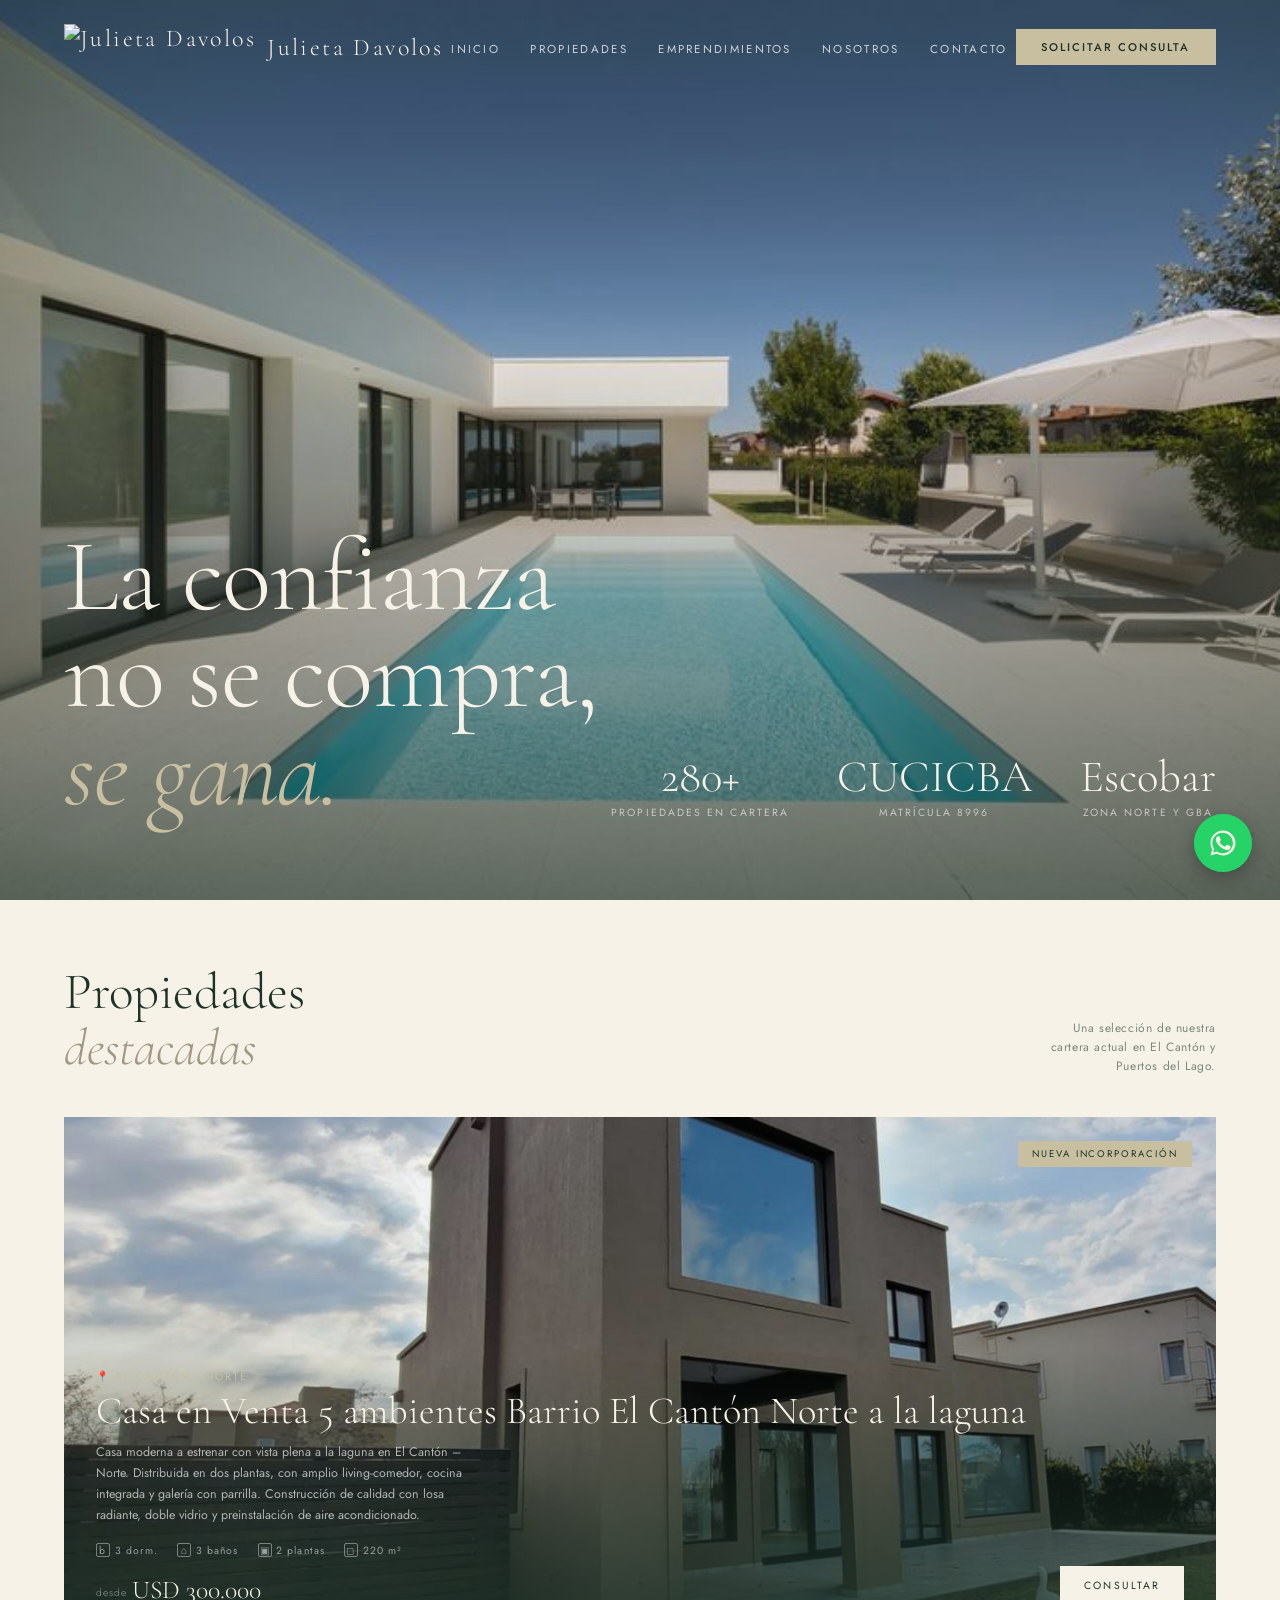
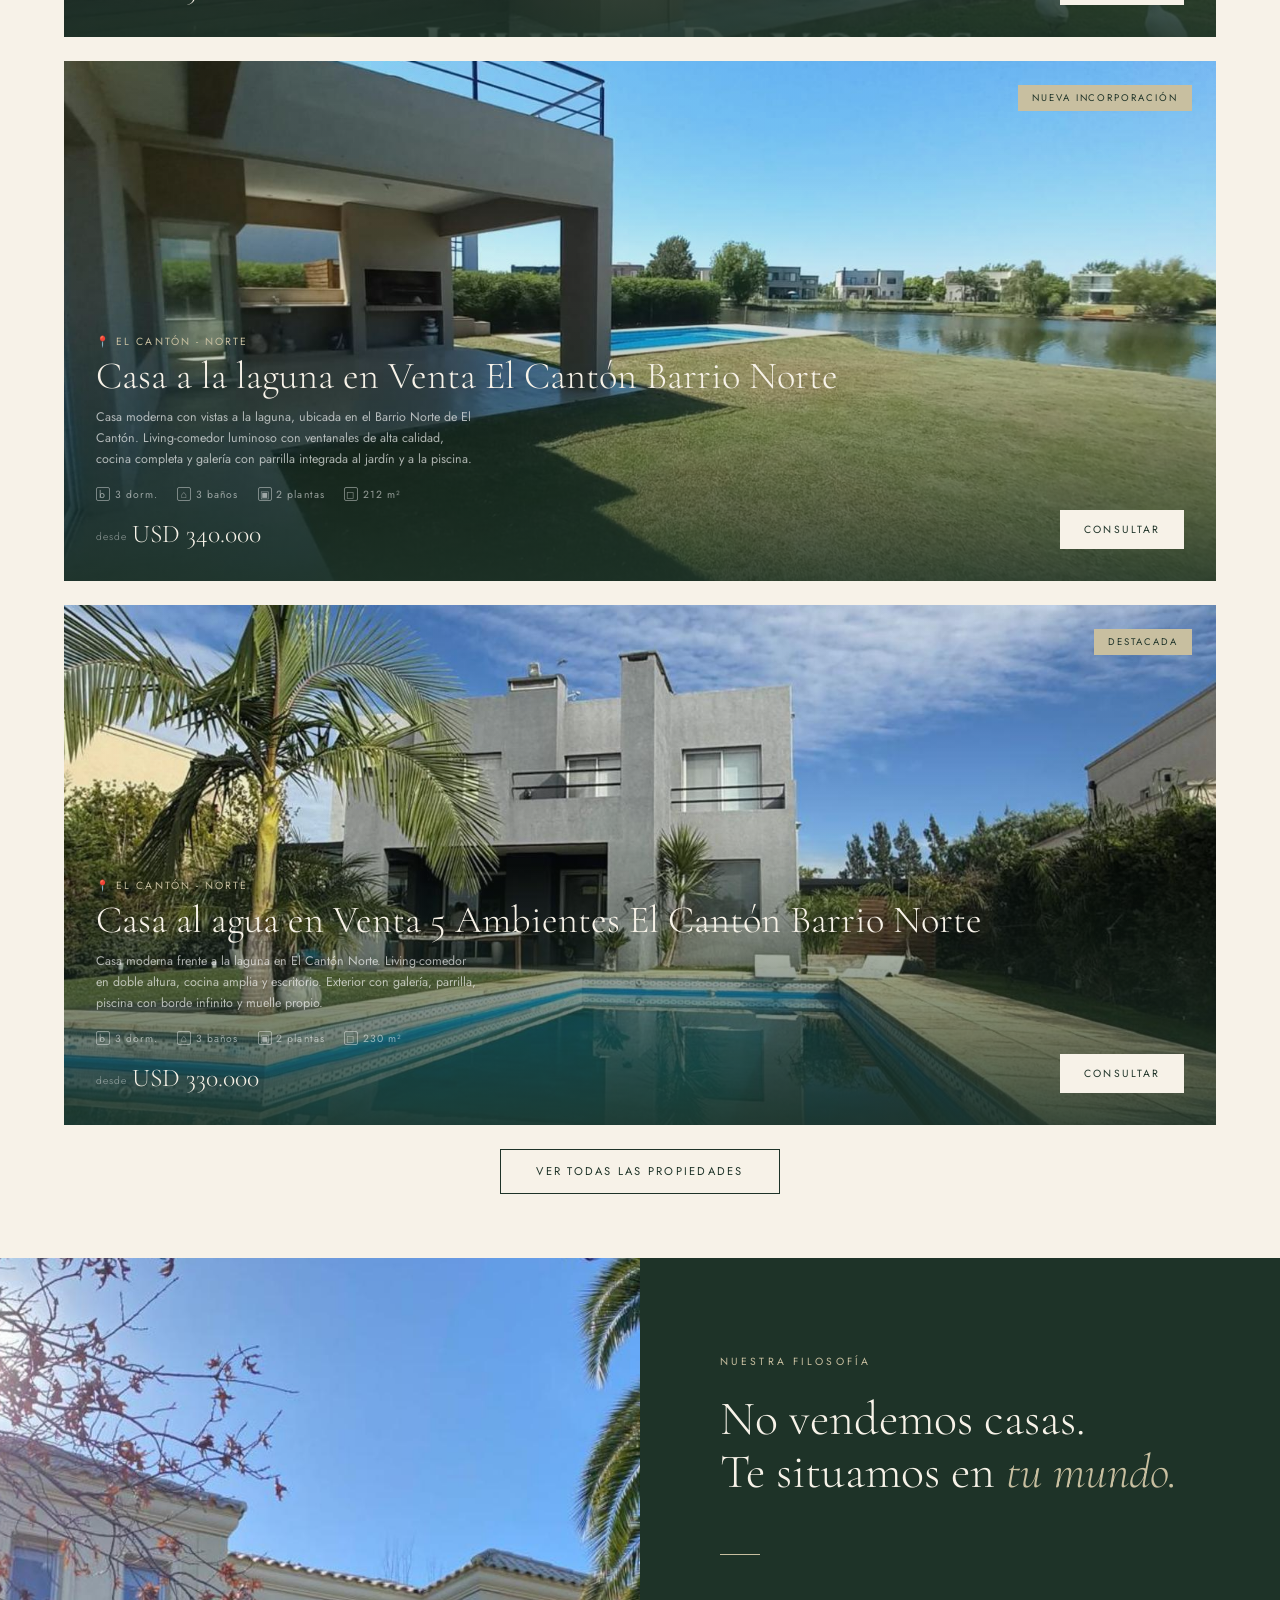
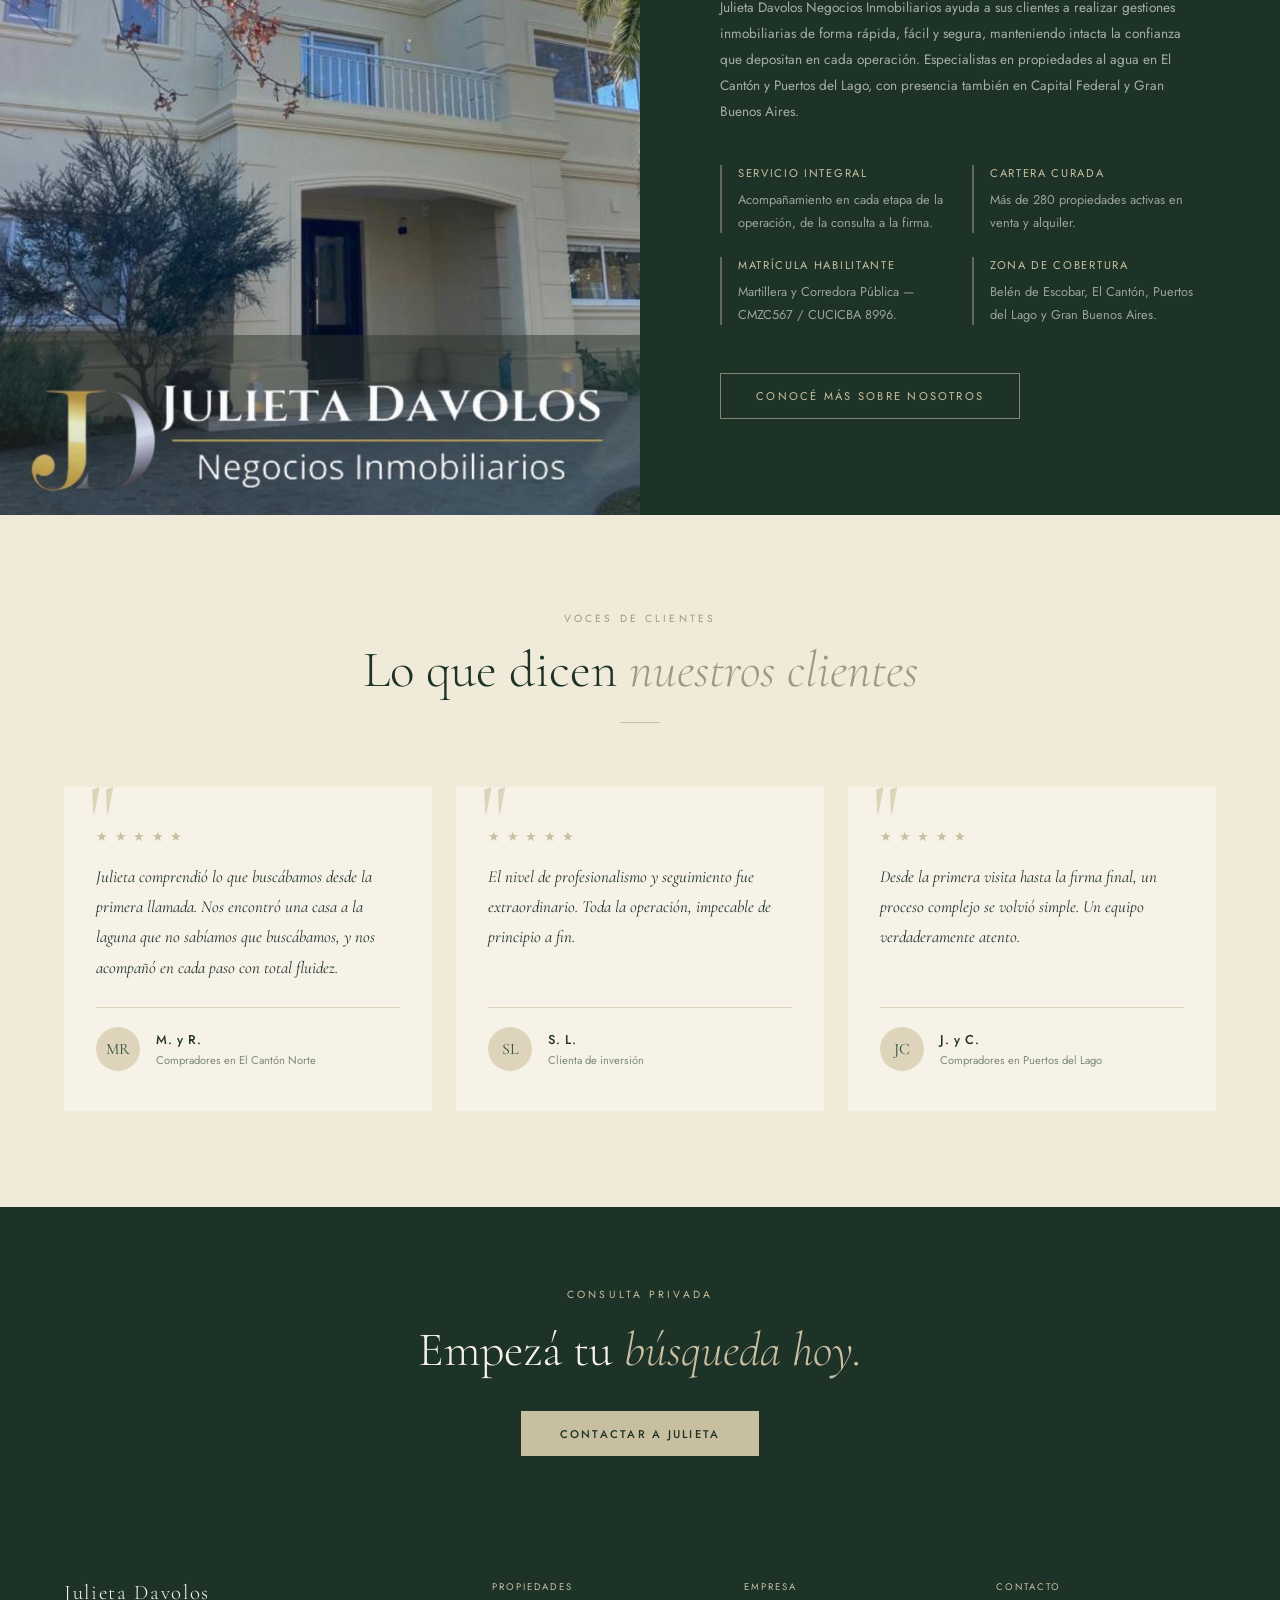
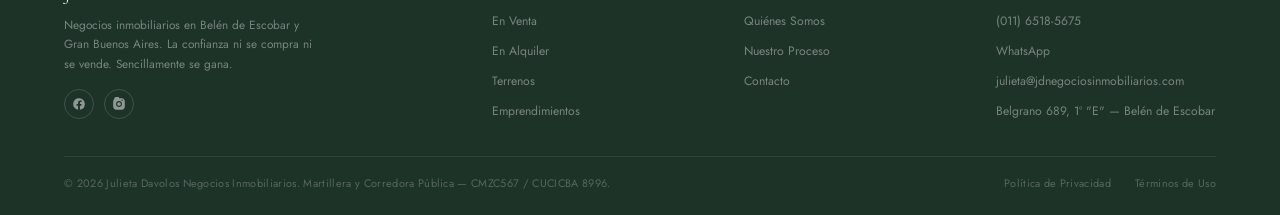
==== index.html @ bd79e308 "Demo inmobiliaria Julieta Davolos: sitio multipágina completo Sitio de demostración para Julieta Dav" ====
<!DOCTYPE html>
<html lang="es-AR">
<head>
<meta charset="UTF-8">
<meta name="viewport" content="width=device-width, initial-scale=1.0">
<title>Julieta Davolos — Negocios Inmobiliarios</title>
<meta name="description" content="Julieta Davolos Negocios Inmobiliarios — propiedades en venta y alquiler en Belén de Escobar, El Cantón, Puertos del Lago y Gran Buenos Aires.">
<link rel="preconnect" href="https://fonts.googleapis.com">
<link href="https://fonts.googleapis.com/css2?family=Cormorant+Garamond:ital,wght@0,300;0,400;0,600;1,300;1,400&family=Jost:wght@300;400;500&display=swap" rel="stylesheet">
<link rel="icon" type="image/x-icon" href="favicon.png">
<link rel="stylesheet" href="css/styles.css">
</head>
<body>

<!-- NAV -->
<nav id="mainNav">
  <a href="index.html" class="nav-logo"><img src="assets/images/logo-icon.png" alt="Julieta Davolos"> Julieta Davolos</a>
  <ul class="nav-links">
    <li><a href="index.html">Inicio</a></li>
    <li><a href="pages/propiedades.html">Propiedades</a></li>
    <li><a href="pages/emprendimientos.html">Emprendimientos</a></li>
    <li><a href="pages/nosotros.html">Nosotros</a></li>
    <li><a href="pages/contacto.html">Contacto</a></li>
  </ul>
  <a href="pages/contacto.html" class="nav-cta">Solicitar Consulta</a>
  <button type="button" class="nav-toggle" id="navToggle" aria-label="Abrir menú" aria-expanded="false">
    <span></span>
    <span></span>
    <span></span>
  </button>
</nav>

<!-- MOBILE NAV OVERLAY -->
<div class="nav-mobile" id="navMobile" role="navigation" aria-label="Menú principal móvil">
  <a href="index.html">Inicio</a>
  <a href="pages/propiedades.html">Propiedades</a>
  <a href="pages/emprendimientos.html">Emprendimientos</a>
  <a href="pages/nosotros.html">Nosotros</a>
  <a href="pages/contacto.html">Contacto</a>
  <a href="pages/contacto.html" class="nav-cta-mobile">Solicitar Consulta</a>
</div>

<!-- HERO -->
<section class="hero">
  <div class="hero-bg"></div>
  <div class="hero-content">
    <div class="hero-headline">
      <h1>La confianza<br>no se compra,<br><em>se gana.</em></h1>
    </div>
    <div class="hero-stats">
      <div class="hero-stat">
        <div class="num">280+</div>
        <span class="label">Propiedades en cartera</span>
      </div>
      <div class="hero-stat">
        <div class="num">CUCICBA</div>
        <span class="label">Matrícula 8996</span>
      </div>
      <div class="hero-stat">
        <div class="num">Escobar</div>
        <span class="label">Zona norte y GBA</span>
      </div>
    </div>
  </div>
</section>

<!-- FEATURED PROPERTIES -->
<section class="filter-section" id="properties">
  <div class="filter-header fade-up">
    <div>
      <h2 class="section-title">Propiedades<br><em>destacadas</em></h2>
    </div>
    <p class="filter-note">Una selección de nuestra cartera actual en El Cantón y Puertos del Lago.</p>
  </div>

  <!-- Property 1 -->
  <div class="property-card fade-up" onclick="openPropertyModal('5944012')">
    <img src="assets/images/propiedades/5944012.jpg" alt="Casa en Venta 5 ambientes Barrio El Canton Norte a la laguna">
    <div class="property-overlay"></div>
    <div class="property-badge">Nueva Incorporación</div>
    <div class="property-info">
      <div>
        <div class="property-location">📍 El Cantón - Norte</div>
        <div class="property-name">Casa en Venta 5 ambientes Barrio El Cantón Norte a la laguna</div>
        <div class="property-desc">Casa moderna a estrenar con vista plena a la laguna en El Cantón – Norte. Distribuida en dos plantas, con amplio living-comedor, cocina integrada y galería con parrilla. Construcción de calidad con losa radiante, doble vidrio y preinstalación de aire acondicionado.</div>
        <div class="property-meta">
          <span><span class="dot-icon">b</span> 3 dorm.</span>
          <span><span class="dot-icon">⌂</span> 3 baños</span>
          <span><span class="dot-icon">▣</span> 2 plantas</span>
          <span><span class="dot-icon">◻</span> 220 m²</span>
        </div>
        <div class="property-price"><span>desde</span>USD 300.000</div>
      </div>
      <a class="view-btn" href="https://api.whatsapp.com/send?phone=5491165185675&text=Hola%20Julieta%2C%20me%20interesa%20la%20Casa%20en%20Venta%20El%20Cant%C3%B3n%20Norte%20a%20la%20laguna" target="_blank" rel="noopener" onclick="event.stopPropagation()">Consultar</a>
    </div>
  </div>

  <!-- Property 2 -->
  <div class="property-card fade-up" onclick="openPropertyModal('7661682')">
    <img src="assets/images/propiedades/7661682.jpg" alt="Casa a la laguna en Venta El Canton Barrio Norte">
    <div class="property-overlay"></div>
    <div class="property-badge">Nueva Incorporación</div>
    <div class="property-info">
      <div>
        <div class="property-location">📍 El Cantón - Norte</div>
        <div class="property-name">Casa a la laguna en Venta El Cantón Barrio Norte</div>
        <div class="property-desc">Casa moderna con vistas a la laguna, ubicada en el Barrio Norte de El Cantón. Living-comedor luminoso con ventanales de alta calidad, cocina completa y galería con parrilla integrada al jardín y a la piscina.</div>
        <div class="property-meta">
          <span><span class="dot-icon">b</span> 3 dorm.</span>
          <span><span class="dot-icon">⌂</span> 3 baños</span>
          <span><span class="dot-icon">▣</span> 2 plantas</span>
          <span><span class="dot-icon">◻</span> 212 m²</span>
        </div>
        <div class="property-price"><span>desde</span>USD 340.000</div>
      </div>
      <a class="view-btn" href="https://api.whatsapp.com/send?phone=5491165185675&text=Hola%20Julieta%2C%20me%20interesa%20la%20Casa%20a%20la%20laguna%20en%20Venta%20El%20Cant%C3%B3n%20Barrio%20Norte" target="_blank" rel="noopener" onclick="event.stopPropagation()">Consultar</a>
    </div>
  </div>

  <!-- Property 3 -->
  <div class="property-card fade-up" onclick="openPropertyModal('6740856')">
    <img src="assets/images/propiedades/6740856.jpg" alt="Casa al agua en Venta 5 Ambientes El Canton Barrio Norte">
    <div class="property-overlay"></div>
    <div class="property-badge">Destacada</div>
    <div class="property-info">
      <div>
        <div class="property-location">📍 El Cantón - Norte</div>
        <div class="property-name">Casa al agua en Venta 5 Ambientes El Cantón Barrio Norte</div>
        <div class="property-desc">Casa moderna frente a la laguna en El Cantón Norte. Living-comedor en doble altura, cocina amplia y escritorio. Exterior con galería, parrilla, piscina con borde infinito y muelle propio.</div>
        <div class="property-meta">
          <span><span class="dot-icon">b</span> 3 dorm.</span>
          <span><span class="dot-icon">⌂</span> 3 baños</span>
          <span><span class="dot-icon">▣</span> 2 plantas</span>
          <span><span class="dot-icon">◻</span> 230 m²</span>
        </div>
        <div class="property-price"><span>desde</span>USD 330.000</div>
      </div>
      <a class="view-btn" href="https://api.whatsapp.com/send?phone=5491165185675&text=Hola%20Julieta%2C%20me%20interesa%20la%20Casa%20al%20agua%20en%20Venta%205%20Ambientes%20El%20Cant%C3%B3n%20Barrio%20Norte" target="_blank" rel="noopener" onclick="event.stopPropagation()">Consultar</a>
    </div>
  </div>

  <div class="view-all-wrap fade-up">
    <a href="pages/propiedades.html" class="btn-outline-gold" style="border-color: var(--bark); color: var(--bark);">Ver todas las propiedades</a>
  </div>
</section>

<!-- ABOUT SECTION -->
<section class="about-section" id="about">
  <div class="about-image" style="background-image:url('assets/images/propiedades/propiedad-4.jpg');"></div>
  <div class="about-content">
    <span class="eyebrow">Nuestra Filosofía</span>
    <h2>No vendemos casas.<br>Te situamos en <em>tu mundo.</em></h2>
    <div class="divider"></div>
    <p>Julieta Davolos Negocios Inmobiliarios ayuda a sus clientes a realizar gestiones inmobiliarias de forma rápida, fácil y segura, manteniendo intacta la confianza que depositan en cada operación. Especialistas en propiedades al agua en El Cantón y Puertos del Lago, con presencia también en Capital Federal y Gran Buenos Aires.</p>
    <div class="about-features">
      <div class="about-feature">
        <strong>Servicio Integral</strong>
        <span>Acompañamiento en cada etapa de la operación, de la consulta a la firma.</span>
      </div>
      <div class="about-feature">
        <strong>Cartera Curada</strong>
        <span>Más de 280 propiedades activas en venta y alquiler.</span>
      </div>
      <div class="about-feature">
        <strong>Matrícula Habilitante</strong>
        <span>Martillera y Corredora Pública — CMZC567 / CUCICBA 8996.</span>
      </div>
      <div class="about-feature">
        <strong>Zona de Cobertura</strong>
        <span>Belén de Escobar, El Cantón, Puertos del Lago y Gran Buenos Aires.</span>
      </div>
    </div>
    <a href="pages/nosotros.html" class="btn-outline-gold">Conocé más sobre nosotros</a>
  </div>
</section>

<!-- TESTIMONIALS -->
<section class="testimonials-section">
  <div class="section-header fade-up">
    <span class="eyebrow">Voces de Clientes</span>
    <h2 class="section-title">Lo que dicen <em>nuestros clientes</em></h2>
    <div class="divider" style="margin: 1.5rem auto 0;"></div>
  </div>
  <div class="testimonials-grid">
    <div class="testimonial-card fade-up">
      <div class="testimonial-stars">★ ★ ★ ★ ★</div>
      <p class="testimonial-text">Julieta comprendió lo que buscábamos desde la primera llamada. Nos encontró una casa a la laguna que no sabíamos que buscábamos, y nos acompañó en cada paso con total fluidez.</p>
      <div class="testimonial-author">
        <div class="author-avatar">MR</div>
        <div>
          <div class="author-name">M. y R.</div>
          <div class="author-role">Compradores en El Cantón Norte</div>
        </div>
      </div>
    </div>
    <div class="testimonial-card fade-up">
      <div class="testimonial-stars">★ ★ ★ ★ ★</div>
      <p class="testimonial-text">El nivel de profesionalismo y seguimiento fue extraordinario. Toda la operación, impecable de principio a fin.</p>
      <div class="testimonial-author">
        <div class="author-avatar">SL</div>
        <div>
          <div class="author-name">S. L.</div>
          <div class="author-role">Clienta de inversión</div>
        </div>
      </div>
    </div>
    <div class="testimonial-card fade-up">
      <div class="testimonial-stars">★ ★ ★ ★ ★</div>
      <p class="testimonial-text">Desde la primera visita hasta la firma final, un proceso complejo se volvió simple. Un equipo verdaderamente atento.</p>
      <div class="testimonial-author">
        <div class="author-avatar">JC</div>
        <div>
          <div class="author-name">J. y C.</div>
          <div class="author-role">Compradores en Puertos del Lago</div>
        </div>
      </div>
    </div>
  </div>
</section>

<!-- CTA BAND -->
<section class="cta-band fade-up">
  <span class="eyebrow">Consulta Privada</span>
  <h2>Empezá tu <em>búsqueda hoy.</em></h2>
  <a href="pages/contacto.html" class="btn-gold">Contactar a Julieta</a>
</section>

<!-- FOOTER -->
<footer>
  <div class="footer-grid">
    <div class="footer-brand">
      <span class="logo">Julieta Davolos</span>
      <p>Negocios inmobiliarios en Belén de Escobar y Gran Buenos Aires. La confianza ni se compra ni se vende. Sencillamente se gana.</p>
      <div class="footer-social">
        <a href="https://www.facebook.com/julietanegociosinmobiliarios" target="_blank" rel="noopener" aria-label="Facebook"><svg viewBox="0 0 24 24"><path d="M22 12a10 10 0 1 0-11.56 9.88v-6.99H7.9V12h2.54V9.8c0-2.5 1.49-3.89 3.78-3.89 1.1 0 2.24.2 2.24.2v2.46h-1.26c-1.24 0-1.63.77-1.63 1.56V12h2.78l-.44 2.89h-2.34v6.99A10 10 0 0 0 22 12Z"/></svg></a>
        <a href="https://www.instagram.com/julietanegociosinmobiliarios/" target="_blank" rel="noopener" aria-label="Instagram"><svg viewBox="0 0 24 24"><path d="M12 2c2.72 0 3.06.01 4.12.06 1.06.05 1.79.22 2.43.47.66.26 1.21.6 1.76 1.15.5.5.9 1.1 1.15 1.76.25.64.42 1.37.47 2.43.05 1.06.06 1.4.06 4.13s-.01 3.06-.06 4.12c-.05 1.06-.22 1.79-.47 2.43a4.9 4.9 0 0 1-1.15 1.76 4.9 4.9 0 0 1-1.76 1.15c-.64.25-1.37.42-2.43.47-1.06.05-1.4.06-4.12.06s-3.06-.01-4.13-.06c-1.06-.05-1.79-.22-2.43-.47a4.9 4.9 0 0 1-1.76-1.15 4.9 4.9 0 0 1-1.15-1.76c-.25-.64-.42-1.37-.47-2.43C2.01 15.06 2 14.72 2 12s.01-3.06.06-4.12c.05-1.06.22-1.79.47-2.43.26-.66.6-1.21 1.15-1.76A4.9 4.9 0 0 1 5.44.54C6.08.29 6.81.12 7.87.07 8.94.02 9.28 0 12 0Zm0 5a5 5 0 1 0 0 10 5 5 0 0 0 0-10Zm0 8.2a3.2 3.2 0 1 1 0-6.4 3.2 3.2 0 0 1 0 6.4Zm5.2-8.4a1.17 1.17 0 1 0 0-2.34 1.17 1.17 0 0 0 0 2.34Z"/></svg></a>
      </div>
    </div>
    <div class="footer-col">
      <h4>Propiedades</h4>
      <ul>
        <li><a href="pages/propiedades.html?filtro=venta">En Venta</a></li>
        <li><a href="pages/propiedades.html?filtro=alquiler">En Alquiler</a></li>
        <li><a href="pages/propiedades.html?filtro=terreno">Terrenos</a></li>
        <li><a href="pages/emprendimientos.html">Emprendimientos</a></li>
      </ul>
    </div>
    <div class="footer-col">
      <h4>Empresa</h4>
      <ul>
        <li><a href="pages/nosotros.html">Quiénes Somos</a></li>
        <li><a href="pages/nosotros.html#proceso">Nuestro Proceso</a></li>
        <li><a href="pages/contacto.html">Contacto</a></li>
      </ul>
    </div>
    <div class="footer-col">
      <h4>Contacto</h4>
      <ul>
        <li><a href="tel:+5491165185675">(011) 6518-5675</a></li>
        <li><a href="https://api.whatsapp.com/send?phone=5491165185675" target="_blank" rel="noopener">WhatsApp</a></li>
        <li><a href="mailto:julieta@jdnegociosinmobiliarios.com">julieta@jdnegociosinmobiliarios.com</a></li>
        <li><span>Belgrano 689, 1º "E" — Belén de Escobar</span></li>
      </ul>
    </div>
  </div>
  <div class="footer-bottom">
    <p>© 2026 Julieta Davolos Negocios Inmobiliarios. Martillera y Corredora Pública — CMZC567 / CUCICBA 8996.</p>
    <div class="footer-bottom-links">
      <a href="#">Política de Privacidad</a>
      <a href="#">Términos de Uso</a>
    </div>
  </div>
</footer>

<!-- PROPERTY DETAIL MODAL -->
<div class="modal-overlay" id="propertyModalOverlay" onclick="if(event.target===this) closePropertyModal()">
  <div class="property-modal">
    <button class="modal-close" onclick="closePropertyModal()" aria-label="Cerrar">✕</button>
    <div class="modal-gallery-col">
      <div class="modal-gallery-main">
        <img id="modalMainImg" src="" alt="">
        <button class="modal-nav-arrow prev" onclick="modalPrevImage()" aria-label="Foto anterior">‹</button>
        <button class="modal-nav-arrow next" onclick="modalNextImage()" aria-label="Foto siguiente">›</button>
        <div class="modal-img-counter" id="modalImgCounter"></div>
      </div>
      <div class="modal-thumbs" id="modalThumbs"></div>
    </div>
    <div class="modal-body">
      <div class="modal-badge-row" id="modalBadgeRow"></div>
      <div class="modal-location" id="modalLocation"></div>
      <h3 class="modal-title" id="modalTitle"></h3>
      <div class="modal-meta" id="modalMeta"></div>
      <div class="modal-tag-row" id="modalTagRow" style="display:none;"></div>
      <p class="modal-desc" id="modalDesc"></p>
      <div class="modal-footer-row">
        <div>
          <div class="modal-price" id="modalPrice"></div>
          <div class="modal-code" id="modalCode"></div>
        </div>
        <a class="modal-cta" id="modalCta" href="#" target="_blank" rel="noopener">Consultar por WhatsApp</a>
      </div>
    </div>
  </div>
</div>

<!-- WHATSAPP FLOATING BUTTON -->
<a class="whatsapp-float" href="https://api.whatsapp.com/send?phone=5491165185675&text=Hola%20Julieta%2C%20quiero%20hacer%20una%20consulta" target="_blank" rel="noopener" aria-label="Escribinos por WhatsApp">
  <span class="whatsapp-tooltip">Escribinos por WhatsApp</span>
  <svg viewBox="0 0 24 24"><path d="M17.47 14.38c-.29-.15-1.7-.84-1.96-.93-.26-.1-.46-.15-.65.15-.2.29-.75.93-.92 1.12-.17.2-.34.22-.63.08-.29-.15-1.22-.45-2.33-1.44-.86-.77-1.44-1.71-1.61-2-.17-.29-.02-.45.13-.6.13-.13.29-.34.44-.51.15-.17.2-.29.29-.48.1-.2.05-.36-.02-.51-.08-.15-.65-1.58-.9-2.16-.24-.58-.48-.5-.65-.51h-.56c-.2 0-.51.07-.78.36-.26.29-1.02 1-1.02 2.42 0 1.43 1.04 2.82 1.19 3.01.15.2 2.05 3.13 4.97 4.39.69.3 1.24.48 1.66.61.7.22 1.33.19 1.83.12.56-.08 1.7-.7 1.94-1.37.24-.68.24-1.26.17-1.38-.07-.12-.26-.2-.55-.34Z"/><path d="M12.02 2C6.5 2 2 6.48 2 11.98c0 1.85.5 3.58 1.38 5.08L2 22l5.09-1.34a10.02 10.02 0 0 0 4.93 1.3h.01c5.51 0 10-4.48 10-9.98C22.03 6.48 17.53 2 12.02 2Zm0 18.2h-.01c-1.6 0-3.16-.43-4.53-1.24l-.32-.19-3.02.79.81-2.94-.21-.31a8.23 8.23 0 0 1-1.27-4.33c0-4.53 3.7-8.22 8.25-8.22 2.2 0 4.27.86 5.83 2.42a8.15 8.15 0 0 1 2.41 5.8c0 4.53-3.7 8.22-8.24 8.22Z"/></svg>
</a>

<script src="js/script.js"></script>
</body>
</html>
---- css/styles.css ----
*, *::before, *::after { margin: 0; padding: 0; box-sizing: border-box; }

  :root {
    --cream: #F0EAD8;
    --stone: #DDD4BB;
    --bark: #1E3328;
    --bark-light: #2D5040;
    --sage: #4A6B5A;
    --gold: #C8BFA0;
    --gold-dark: #A09880;
    --white: #F7F2E8;
    --charcoal: #1E3328;
    --text-muted: #7A8A7A;
    --font-display: 'Cormorant Garamond', serif;
    --font-body: 'Jost', sans-serif;
  }

  html { scroll-behavior: smooth; }

  body {
    font-family: var(--font-body);
    background: var(--cream);
    color: var(--bark);
    overflow-x: hidden;
  }

  /* NAV */
  nav {
    position: fixed;
    top: 0; left: 0; right: 0;
    z-index: 100;
    display: flex;
    align-items: center;
    justify-content: space-between;
    padding: 1.5rem 4rem;
    background: transparent;
    transition: background 0.4s, backdrop-filter 0.4s;
  }
  nav.scrolled {
    background: rgba(30,51,40,0.94);
    -webkit-backdrop-filter: blur(12px);
    backdrop-filter: blur(12px);
  }
  .nav-logo {
    font-family: var(--font-display);
    font-size: 1.5rem;
    font-weight: 300;
    color: var(--white);
    letter-spacing: 0.1em;
    text-decoration: none;
    display: flex;
    align-items: center;
    gap: 0.7rem;
  }
  .nav-logo img {
    height: 46px;
    width: auto;
    display: block;
  }
  .nav-links {
    display: flex;
    gap: 1.9rem;
    list-style: none;
  }
  .nav-links a {
    font-family: var(--font-body);
    font-size: 0.72rem;
    font-weight: 400;
    letter-spacing: 0.2em;
    text-transform: uppercase;
    color: rgba(255,255,255,0.75);
    text-decoration: none;
    transition: color 0.2s;
  }
  .nav-links a:hover { color: var(--gold); }
  .nav-cta {
    font-family: var(--font-body);
    font-size: 0.7rem;
    font-weight: 500;
    letter-spacing: 0.18em;
    text-transform: uppercase;
    color: var(--charcoal);
    background: var(--gold);
    padding: 0.65rem 1.6rem;
    text-decoration: none;
    transition: background 0.2s;
  }
  .nav-cta:hover { background: var(--gold-dark); color: var(--white); }

  /* HERO */
  .hero {
    position: relative;
    height: 100vh;
    min-height: 700px;
    display: flex;
    align-items: flex-end;
    overflow: hidden;
  }
  .hero-bg {
    position: absolute;
    inset: 0;
    background:
      linear-gradient(to bottom, rgba(30,51,40,0.30) 0%, rgba(30,51,40,0.08) 40%, rgba(30,51,40,0.68) 100%),
      url('../assets/images/hero/hero.jpg') center/cover no-repeat;
  }
  .hero-content {
    position: relative;
    z-index: 2;
    padding: 0 4rem 5rem;
    width: 100%;
    display: flex;
    align-items: flex-end;
    justify-content: space-between;
  }
  .hero-headline h1 {
    font-family: var(--font-display);
    font-size: clamp(3.5rem, 8vw, 7rem);
    font-weight: 300;
    color: var(--white);
    line-height: 0.95;
    letter-spacing: -0.01em;
  }
  .hero-headline h1 em {
    font-style: italic;
    color: var(--gold);
    font-weight: 300;
  }
  .hero-stats {
    display: flex;
    gap: 3rem;
    align-items: flex-end;
  }
  .hero-stat {
    text-align: center;
  }
  .hero-stat .num {
    font-family: var(--font-display);
    font-size: clamp(1.15rem, 5vw, 2.8rem);
    font-weight: 300;
    color: var(--white);
    line-height: 1;
    white-space: nowrap;
  }
  .hero-stat .label {
    font-size: 0.65rem;
    letter-spacing: 0.2em;
    text-transform: uppercase;
    color: rgba(255,255,255,0.6);
    margin-top: 0.3rem;
    display: block;
  }

  /* FILTER SECTION */
  .filter-section {
    background: var(--white);
    padding: 4rem;
  }
  .filter-header {
    display: flex;
    justify-content: space-between;
    align-items: flex-end;
    margin-bottom: 2.5rem;
  }
  .section-title {
    font-family: var(--font-display);
    font-size: clamp(2rem, 4vw, 3.2rem);
    font-weight: 300;
    line-height: 1.1;
    color: var(--bark);
  }
  .section-title em {
    font-style: italic;
    color: var(--gold-dark);
  }
  .filter-note {
    font-size: 0.75rem;
    color: var(--text-muted);
    letter-spacing: 0.05em;
    text-align: right;
    max-width: 180px;
    line-height: 1.6;
  }
  .filter-tabs {
    display: flex;
    gap: 0.8rem;
    margin-bottom: 3rem;
  }
  .filter-tab {
    font-family: var(--font-body);
    font-size: 0.7rem;
    font-weight: 400;
    letter-spacing: 0.18em;
    text-transform: uppercase;
    padding: 0.6rem 1.8rem;
    border: 1px solid var(--bark);
    background: transparent;
    color: var(--bark);
    cursor: pointer;
    transition: all 0.2s;
  }
  .filter-tab.active {
    background: var(--bark);
    color: var(--cream);
  }
  .filter-tab:hover:not(.active) {
    background: var(--stone);
  }

  /* PROPERTY CARDS */
  .property-card {
    position: relative;
    height: 520px;
    overflow: hidden;
    margin-bottom: 1.5rem;
    cursor: pointer;
  }
  .property-card img {
    width: 100%;
    height: 100%;
    object-fit: cover;
    transition: transform 0.7s ease;
  }
  .property-card:hover img { transform: scale(1.04); }
  .property-overlay {
    position: absolute;
    inset: 0;
    background: linear-gradient(to top, rgba(30,51,40,0.88) 0%, rgba(30,51,40,0.06) 55%);
  }
  .property-badge {
    position: absolute;
    top: 1.5rem;
    right: 1.5rem;
    font-size: 0.6rem;
    letter-spacing: 0.2em;
    text-transform: uppercase;
    color: var(--charcoal);
    background: var(--gold);
    padding: 0.4rem 0.9rem;
  }
  .property-info {
    position: absolute;
    bottom: 0;
    left: 0;
    right: 0;
    padding: 2rem;
    display: flex;
    justify-content: space-between;
    align-items: flex-end;
  }
  .property-location {
    font-size: 0.65rem;
    letter-spacing: 0.2em;
    text-transform: uppercase;
    color: var(--gold);
    margin-bottom: 0.5rem;
    display: flex;
    align-items: center;
    gap: 0.3rem;
  }
  .property-name {
    font-family: var(--font-display);
    font-size: 2.4rem;
    font-weight: 300;
    color: var(--white);
    line-height: 1;
    margin-bottom: 0.7rem;
  }
  .property-desc {
    font-size: 0.78rem;
    color: rgba(255,255,255,0.65);
    max-width: 380px;
    line-height: 1.7;
    margin-bottom: 1rem;
  }
  .property-meta {
    display: flex;
    gap: 1.2rem;
    margin-bottom: 1rem;
  }
  .property-meta span {
    font-size: 0.65rem;
    letter-spacing: 0.1em;
    color: rgba(255,255,255,0.55);
    display: flex;
    align-items: center;
    gap: 0.3rem;
  }
  .property-price {
    font-family: var(--font-display);
    font-size: 1.6rem;
    font-weight: 300;
    color: var(--white);
  }
  .property-price span {
    font-size: 0.65rem;
    font-family: var(--font-body);
    letter-spacing: 0.1em;
    color: rgba(255,255,255,0.5);
    vertical-align: middle;
    margin-right: 0.3rem;
  }
  .view-btn {
    font-family: var(--font-body);
    font-size: 0.65rem;
    letter-spacing: 0.2em;
    text-transform: uppercase;
    color: var(--charcoal);
    background: var(--white);
    padding: 0.75rem 1.5rem;
    border: none;
    cursor: pointer;
    transition: background 0.2s;
    white-space: nowrap;
    text-decoration: none;
    display: inline-block;
  }
  .view-btn:hover { background: var(--gold); }
  .view-btn:visited { color: var(--charcoal); }

  /* ABOUT / VALUE SECTION */
  .about-section {
    display: grid;
    grid-template-columns: 1fr 1fr;
    min-height: 600px;
  }
  .about-image {
    background: url('../assets/images/propiedades/8694115/1.jpg') center/cover;
  }
  .about-content {
    background: var(--bark);
    padding: 6rem 5rem;
    display: flex;
    flex-direction: column;
    justify-content: center;
  }
  .about-content .eyebrow {
    font-size: 0.65rem;
    letter-spacing: 0.3em;
    text-transform: uppercase;
    color: var(--gold);
    margin-bottom: 1.5rem;
  }
  .about-content h2 {
    font-family: var(--font-display);
    font-size: 3rem;
    font-weight: 300;
    color: var(--white);
    line-height: 1.1;
    margin-bottom: 2rem;
  }
  .about-content h2 em { font-style: italic; color: var(--gold); }
  .about-content p {
    font-size: 0.85rem;
    color: rgba(255,255,255,0.6);
    line-height: 1.9;
    margin-bottom: 2.5rem;
  }
  .about-features {
    display: grid;
    grid-template-columns: 1fr 1fr;
    gap: 1.5rem;
    margin-bottom: 3rem;
  }
  .about-feature {
    border-left: 2px solid rgba(200,191,160,0.40);
    padding-left: 1rem;
  }
  .about-feature strong {
    display: block;
    font-size: 0.7rem;
    letter-spacing: 0.15em;
    text-transform: uppercase;
    color: var(--gold);
    margin-bottom: 0.4rem;
    font-weight: 400;
  }
  .about-feature span {
    font-size: 0.8rem;
    color: rgba(255,255,255,0.55);
    line-height: 1.5;
  }
  .btn-outline-gold {
    display: inline-block;
    font-size: 0.7rem;
    letter-spacing: 0.2em;
    text-transform: uppercase;
    color: var(--gold);
    border: 1px solid rgba(200,191,160,0.60);
    padding: 0.85rem 2.2rem;
    text-decoration: none;
    transition: all 0.2s;
    align-self: flex-start;
  }
  .btn-outline-gold:hover {
    background: var(--gold);
    color: var(--charcoal);
  }

  /* TESTIMONIALS */
  .testimonials-section {
    background: var(--cream);
    padding: 6rem 4rem;
  }
  .testimonials-section .section-header {
    text-align: center;
    margin-bottom: 4rem;
  }
  .testimonials-section .eyebrow {
    font-size: 0.65rem;
    letter-spacing: 0.3em;
    text-transform: uppercase;
    color: var(--gold-dark);
    margin-bottom: 1rem;
    display: block;
  }
  .testimonials-grid {
    display: grid;
    grid-template-columns: repeat(3, 1fr);
    gap: 1.5rem;
    max-width: 1200px;
    margin: 0 auto;
  }
  .testimonial-card {
    background: var(--white);
    padding: 2.5rem 2rem;
    position: relative;
    display: flex;
    flex-direction: column;
    height: 100%;
  }
  .testimonial-card::before {
    content: '"';
    font-family: var(--font-display);
    font-size: 6rem;
    color: var(--stone);
    position: absolute;
    top: -1rem;
    left: 1.5rem;
    line-height: 1;
    pointer-events: none;
  }
  .testimonial-stars {
    color: var(--gold);
    font-size: 0.8rem;
    letter-spacing: 0.1em;
    margin-bottom: 1rem;
  }
  .testimonial-text {
    font-family: var(--font-display);
    font-size: 1.05rem;
    font-style: italic;
    color: var(--bark);
    line-height: 1.8;
    margin-bottom: 1.5rem;
  }
  .testimonial-author {
    display: flex;
    align-items: center;
    gap: 1rem;
    border-top: 1px solid var(--stone);
    padding-top: 1.2rem;
    margin-top: auto;
  }
  .author-avatar {
    width: 44px;
    height: 44px;
    border-radius: 50%;
    background: var(--stone);
    display: flex;
    align-items: center;
    justify-content: center;
    font-family: var(--font-display);
    font-size: 1rem;
    color: var(--bark-light);
  }
  .author-name {
    font-size: 0.8rem;
    font-weight: 500;
    color: var(--bark);
    letter-spacing: 0.05em;
  }
  .author-role {
    font-size: 0.7rem;
    color: var(--text-muted);
    margin-top: 0.2rem;
  }

  /* CONTACT / FORM SECTION */
  .contact-section {
    display: grid;
    grid-template-columns: 1fr 1fr;
  }
  .contact-left {
    background: url('../assets/images/propiedades/7162713/1.jpg') center/cover;
    position: relative;
    min-height: 700px;
  }
  .contact-left-overlay {
    position: absolute;
    inset: 0;
    background: linear-gradient(to right, rgba(30,51,40,0.68) 0%, rgba(30,51,40,0.15) 100%);
    display: flex;
    flex-direction: column;
    justify-content: flex-end;
    padding: 4rem;
  }
  .contact-left h2 {
    font-family: var(--font-display);
    font-size: 3rem;
    font-weight: 300;
    color: var(--white);
    line-height: 1.1;
    margin-bottom: 1rem;
  }
  .contact-left h2 em { font-style: italic; color: var(--gold); }
  .contact-left p {
    font-size: 0.82rem;
    color: rgba(255,255,255,0.65);
    line-height: 1.8;
    max-width: 320px;
  }
  .contact-right {
    background: var(--white);
    padding: 5rem 4rem;
    display: flex;
    flex-direction: column;
    justify-content: center;
  }
  .contact-right .eyebrow {
    font-size: 0.65rem;
    letter-spacing: 0.3em;
    text-transform: uppercase;
    color: var(--gold-dark);
    margin-bottom: 2rem;
    display: block;
  }
  .form-group {
    margin-bottom: 1.5rem;
  }
  .form-group label {
    display: block;
    font-size: 0.65rem;
    letter-spacing: 0.18em;
    text-transform: uppercase;
    color: var(--bark-light);
    margin-bottom: 0.6rem;
  }
  .form-group input,
  .form-group select,
  .form-group textarea {
    width: 100%;
    font-family: var(--font-body);
    font-size: 0.88rem;
    color: var(--bark);
    background: var(--cream);
    border: none;
    border-bottom: 1px solid var(--stone);
    padding: 0.75rem 0;
    outline: none;
    transition: border-color 0.2s;
    appearance: none;
  }
  .form-group input:focus,
  .form-group select:focus,
  .form-group textarea:focus {
    border-color: var(--gold-dark);
  }
  .form-group textarea {
    resize: none;
    height: 100px;
  }
  .form-row { display: grid; grid-template-columns: 1fr 1fr; gap: 1.5rem; }
  .form-submit {
    font-family: var(--font-body);
    font-size: 0.7rem;
    font-weight: 500;
    letter-spacing: 0.2em;
    text-transform: uppercase;
    color: var(--white);
    background: var(--bark);
    border: none;
    padding: 1.1rem 2.5rem;
    cursor: pointer;
    transition: background 0.2s;
    margin-top: 0.5rem;
    width: 100%;
  }
  .form-submit:hover { background: var(--gold-dark); }

  /* FOOTER */
  footer {
    background: var(--charcoal);
    padding: 2.75rem 4rem 1.5rem;
  }
  .footer-grid {
    display: grid;
    grid-template-columns: 1.8fr 1fr 1fr 1fr;
    gap: 2rem;
    margin-bottom: 1.75rem;
  }
  .footer-brand .logo {
    font-family: var(--font-display);
    font-size: 1.3rem;
    font-weight: 300;
    color: var(--white);
    letter-spacing: 0.08em;
    display: block;
    margin-bottom: 0.6rem;
  }
  .footer-brand p {
    font-size: 0.74rem;
    color: rgba(255,255,255,0.4);
    line-height: 1.65;
    max-width: 260px;
    margin-bottom: 1rem;
  }
  .footer-social {
    display: flex;
    gap: 0.6rem;
  }
  .footer-social a {
    width: 30px;
    height: 30px;
    border: 1px solid rgba(255,255,255,0.15);
    border-radius: 50%;
    display: flex;
    align-items: center;
    justify-content: center;
    color: rgba(255,255,255,0.5);
    text-decoration: none;
    transition: all 0.2s;
  }
  .footer-social a svg { width: 14px; height: 14px; fill: currentColor; }
  .footer-social a:hover {
    border-color: var(--gold);
    color: var(--gold);
  }
  .footer-col h4 {
    font-size: 0.6rem;
    letter-spacing: 0.2em;
    text-transform: uppercase;
    color: var(--gold);
    margin-bottom: 0.85rem;
    font-weight: 400;
  }
  .footer-col ul { list-style: none; }
  .footer-col ul li { margin-bottom: 0.45rem; }
  .footer-col ul li a, .footer-col ul li span {
    font-size: 0.76rem;
    color: rgba(255,255,255,0.4);
    text-decoration: none;
    transition: color 0.2s;
    line-height: 1.5;
  }
  .footer-col ul li a:hover { color: var(--white); }
  .footer-bottom {
    border-top: 1px solid rgba(255,255,255,0.08);
    padding-top: 1.1rem;
    display: flex;
    justify-content: space-between;
    align-items: center;
    flex-wrap: wrap;
    gap: 0.75rem;
  }
  .footer-bottom p {
    font-size: 0.68rem;
    color: rgba(255,255,255,0.25);
    letter-spacing: 0.03em;
  }
  .footer-bottom-links {
    display: flex;
    gap: 1.5rem;
  }
  .footer-bottom-links a {
    font-size: 0.68rem;
    color: rgba(255,255,255,0.25);
    text-decoration: none;
    transition: color 0.2s;
    letter-spacing: 0.03em;
  }
  .footer-bottom-links a:hover { color: rgba(255,255,255,0.6); }

  /* WHATSAPP FLOATING BUTTON */
  .whatsapp-float {
    position: fixed;
    bottom: 1.75rem;
    right: 1.75rem;
    width: 58px;
    height: 58px;
    border-radius: 50%;
    background: #25D366;
    display: flex;
    align-items: center;
    justify-content: center;
    box-shadow: 0 6px 18px rgba(0,0,0,0.28);
    z-index: 250;
    text-decoration: none;
    transition: transform 0.2s ease, box-shadow 0.2s ease;
  }
  .whatsapp-float:hover {
    transform: scale(1.08);
    box-shadow: 0 8px 22px rgba(0,0,0,0.35);
  }
  .whatsapp-float svg {
    width: 30px;
    height: 30px;
    fill: var(--white);
  }
  .whatsapp-float::before {
    content: '';
    position: absolute;
    inset: 0;
    border-radius: 50%;
    background: #25D366;
    opacity: 0.55;
    animation: wa-pulse 2.4s ease-out infinite;
    z-index: -1;
  }
  @keyframes wa-pulse {
    0% { transform: scale(1); opacity: 0.55; }
    100% { transform: scale(1.7); opacity: 0; }
  }
  .whatsapp-tooltip {
    position: absolute;
    right: 68px;
    top: 50%;
    transform: translateY(-50%);
    background: var(--charcoal);
    color: var(--white);
    font-size: 0.72rem;
    letter-spacing: 0.02em;
    padding: 0.5rem 0.9rem;
    white-space: nowrap;
    opacity: 0;
    pointer-events: none;
    transition: opacity 0.2s ease;
  }
  .whatsapp-float:hover .whatsapp-tooltip { opacity: 1; }

  @media (max-width: 768px) {
    .whatsapp-float { width: 52px; height: 52px; bottom: 1.25rem; right: 1.25rem; }
    .whatsapp-float svg { width: 27px; height: 27px; }
    .whatsapp-tooltip { display: none; }
  }

  /* Divider line */
  .divider {
    width: 40px;
    height: 1px;
    background: var(--gold);
    margin: 1.5rem 0 2.5rem;
  }

  /* Animations */
  .fade-up {
    opacity: 0;
    transform: translateY(30px);
    transition: opacity 0.7s ease, transform 0.7s ease;
  }
  .fade-up.visible {
    opacity: 1;
    transform: translateY(0);
  }

  /* Icon dots for property meta */
  .dot-icon {
    width: 14px;
    height: 14px;
    border: 1px solid rgba(255,255,255,0.4);
    border-radius: 2px;
    display: inline-flex;
    align-items: center;
    justify-content: center;
    font-size: 8px;
    color: rgba(255,255,255,0.6);
  }

  /* HAMBURGER BUTTON */
  .nav-toggle {
    display: none;
    flex-direction: column;
    justify-content: center;
    gap: 5px;
    background: transparent;
    border: none;
    cursor: pointer;
    padding: 4px;
    z-index: 110;
    position: relative;
  }
  .nav-toggle span {
    display: block;
    width: 24px;
    height: 1px;
    background: var(--white);
    transition: transform 0.35s ease, opacity 0.35s ease;
    transform-origin: center;
  }
  .nav-toggle.open span:nth-child(1) { transform: translateY(6px) rotate(45deg); }
  .nav-toggle.open span:nth-child(2) { opacity: 0; transform: scaleX(0); }
  .nav-toggle.open span:nth-child(3) { transform: translateY(-6px) rotate(-45deg); }

  /* MOBILE NAV OVERLAY */
  .nav-mobile {
    position: fixed;
    inset: 0;
    background: var(--bark);
    z-index: 99;
    display: flex;
    flex-direction: column;
    align-items: center;
    justify-content: center;
    gap: 2.5rem;
    opacity: 0;
    pointer-events: none;
    transition: opacity 0.35s ease;
  }
  .nav-mobile.open {
    opacity: 1;
    pointer-events: all;
  }
  .nav-mobile a {
    font-family: var(--font-display);
    font-size: 2.2rem;
    font-weight: 300;
    color: rgba(247,242,232,0.75);
    text-decoration: none;
    letter-spacing: 0.04em;
    transition: color 0.2s;
  }
  .nav-mobile a:hover { color: var(--gold); }
  .nav-mobile .nav-cta-mobile {
    font-family: var(--font-body);
    font-size: 0.72rem;
    letter-spacing: 0.22em;
    text-transform: uppercase;
    color: var(--charcoal);
    background: var(--gold);
    padding: 0.9rem 2.8rem;
    text-decoration: none;
    margin-top: 0.5rem;
    transition: background 0.2s;
  }
  .nav-mobile .nav-cta-mobile:hover { background: var(--gold-dark); color: var(--white); }

  /* CTA BAND (home) */
  .cta-band {
    background: var(--bark);
    padding: 5rem 4rem;
    text-align: center;
  }
  .cta-band .eyebrow {
    font-size: 0.65rem;
    letter-spacing: 0.3em;
    text-transform: uppercase;
    color: var(--gold);
    margin-bottom: 1.2rem;
    display: block;
  }
  .cta-band h2 {
    font-family: var(--font-display);
    font-size: clamp(2rem, 4vw, 3rem);
    font-weight: 300;
    color: var(--white);
    margin-bottom: 2rem;
  }
  .cta-band h2 em { font-style: italic; color: var(--gold); }
  .cta-band .btn-gold {
    display: inline-block;
    font-family: var(--font-body);
    font-size: 0.7rem;
    font-weight: 500;
    letter-spacing: 0.2em;
    text-transform: uppercase;
    color: var(--charcoal);
    background: var(--gold);
    padding: 0.9rem 2.4rem;
    text-decoration: none;
    transition: background 0.2s;
  }
  .cta-band .btn-gold:hover { background: var(--gold-dark); color: var(--white); }
  .view-all-wrap { text-align: center; margin-top: 1rem; }

  /* PAGE HERO (sub-pages) */
  .page-hero {
    position: relative;
    height: 42vh;
    min-height: 320px;
    display: flex;
    align-items: flex-end;
    overflow: hidden;
  }
  .page-hero-bg {
    position: absolute;
    inset: 0;
    background-size: cover;
    background-position: center;
  }
  .page-hero-overlay {
    position: absolute;
    inset: 0;
    background: linear-gradient(to top, rgba(30,51,40,0.85) 0%, rgba(30,51,40,0.25) 100%);
  }
  .page-hero-content {
    position: relative;
    z-index: 2;
    padding: 0 4rem 3rem;
  }
  .page-hero-content .eyebrow {
    font-size: 0.65rem;
    letter-spacing: 0.3em;
    text-transform: uppercase;
    color: var(--gold);
    margin-bottom: 1rem;
    display: block;
  }
  .page-hero-content h1 {
    font-family: var(--font-display);
    font-size: clamp(2.4rem, 5vw, 4rem);
    font-weight: 300;
    color: var(--white);
    line-height: 1.05;
  }
  .page-hero-content h1 em { font-style: italic; color: var(--gold); }
  .breadcrumb {
    font-size: 0.7rem;
    letter-spacing: 0.1em;
    color: rgba(255,255,255,0.55);
    margin-top: 1rem;
  }
  .breadcrumb a { color: rgba(255,255,255,0.75); text-decoration: none; }
  .breadcrumb a:hover { color: var(--gold); }

  /* PROPERTIES LISTING PAGE */
  .properties-page {
    background: var(--white);
    padding: 4rem;
  }
  .properties-page-header {
    display: flex;
    justify-content: space-between;
    align-items: flex-end;
    margin-bottom: 2rem;
    flex-wrap: wrap;
    gap: 1rem;
  }
  .results-count {
    font-size: 0.7rem;
    letter-spacing: 0.15em;
    text-transform: uppercase;
    color: var(--text-muted);
  }
  .property-code {
    font-size: 0.62rem;
    letter-spacing: 0.1em;
    color: rgba(255,255,255,0.45);
    margin-top: 0.3rem;
  }
  .property-price sup {
    font-size: 0.6rem;
    font-family: var(--font-body);
    color: rgba(255,255,255,0.55);
    margin-left: 0.3rem;
  }
  .no-results {
    display: none;
    text-align: center;
    padding: 4rem 1rem;
    color: var(--text-muted);
    font-size: 0.9rem;
    letter-spacing: 0.05em;
  }
  .no-results.visible { display: block; }

  /* EXTRA FILTERS (zona + precio) */
  .filter-extra {
    display: flex;
    gap: 1.25rem;
    flex-wrap: wrap;
    align-items: flex-end;
    padding: 1.5rem;
    background: var(--cream);
    margin-bottom: 2rem;
  }
  .filter-extra .fe-group {
    display: flex;
    flex-direction: column;
    gap: 0.4rem;
  }
  .filter-extra label {
    font-size: 0.6rem;
    letter-spacing: 0.12em;
    text-transform: uppercase;
    color: var(--text-muted);
  }
  .filter-extra select, .filter-extra input {
    font-family: var(--font-body);
    font-size: 0.78rem;
    padding: 0.55rem 0.7rem;
    border: 1px solid var(--stone);
    background: var(--white);
    color: var(--bark);
    outline: none;
    min-width: 130px;
  }
  .filter-extra select:focus, .filter-extra input:focus { border-color: var(--gold-dark); }
  .filter-extra .price-row { display: flex; gap: 0.5rem; }
  .filter-extra .price-row input { min-width: 90px; }
  .filter-extra .apply-btn {
    font-family: var(--font-body);
    font-size: 0.65rem;
    letter-spacing: 0.15em;
    text-transform: uppercase;
    background: var(--bark);
    color: var(--white);
    border: none;
    padding: 0.62rem 1.5rem;
    cursor: pointer;
    transition: background 0.2s;
  }
  .filter-extra .apply-btn:hover { background: var(--gold-dark); color: var(--charcoal); }
  .filter-extra .clear-link {
    font-size: 0.65rem;
    letter-spacing: 0.05em;
    color: var(--gold-dark);
    text-decoration: underline;
    cursor: pointer;
    background: none;
    border: none;
    font-family: var(--font-body);
  }

  /* NOSOTROS / PROCESO PAGE */
  .proceso-section {
    background: var(--cream);
    padding: 6rem 4rem;
  }
  .proceso-header {
    text-align: center;
    margin-bottom: 4rem;
  }
  .proceso-steps {
    display: grid;
    grid-template-columns: repeat(4, 1fr);
    gap: 2rem;
    max-width: 1200px;
    margin: 0 auto;
  }
  .proceso-step {
    text-align: center;
  }
  .proceso-step .step-num {
    width: 74px;
    height: 74px;
    border: 1px solid var(--gold-dark);
    border-radius: 50%;
    color: var(--gold-dark);
    display: flex;
    align-items: center;
    justify-content: center;
    margin: 0 auto 1.2rem;
  }
  .proceso-step .step-num svg {
    width: 30px;
    height: 30px;
  }
  .proceso-step h3 {
    font-family: var(--font-body);
    font-size: 0.85rem;
    letter-spacing: 0.1em;
    text-transform: uppercase;
    color: var(--bark);
    margin-bottom: 0.8rem;
  }
  .proceso-step p {
    font-size: 0.8rem;
    color: var(--text-muted);
    line-height: 1.7;
  }

  /* CONTACT PAGE INFO STRIP */
  .contact-info-strip {
    background: var(--charcoal);
    padding: 3.5rem 4rem;
    display: grid;
    grid-template-columns: repeat(4, 1fr);
    gap: 2rem;
  }
  .contact-info-item {
    border-left: 2px solid rgba(200,191,160,0.4);
    padding-left: 1.2rem;
  }
  .contact-info-item strong {
    display: block;
    font-size: 0.65rem;
    letter-spacing: 0.15em;
    text-transform: uppercase;
    color: var(--gold);
    margin-bottom: 0.5rem;
    font-weight: 400;
  }
  .contact-info-item a, .contact-info-item span {
    font-size: 0.82rem;
    color: rgba(255,255,255,0.7);
    text-decoration: none;
    line-height: 1.6;
    display: block;
  }
  .contact-info-item a:hover { color: var(--gold); }

  /* COMPACT PROPERTY GRID (propiedades.html) */
  .property-grid {
    display: grid;
    grid-template-columns: repeat(auto-fill, minmax(270px, 1fr));
    gap: 1.75rem;
  }
  .property-card-sm {
    background: var(--white);
    cursor: pointer;
    box-shadow: 0 1px 3px rgba(30,51,40,0.08);
    transition: transform 0.3s ease, box-shadow 0.3s ease;
  }
  .property-card-sm:hover {
    transform: translateY(-5px);
    box-shadow: 0 14px 30px rgba(30,51,40,0.16);
  }
  .property-card-sm .img-wrap {
    position: relative;
    height: 210px;
    overflow: hidden;
  }
  .property-card-sm .img-wrap img {
    width: 100%;
    height: 100%;
    object-fit: cover;
    transition: transform 0.5s ease;
  }
  .property-card-sm:hover .img-wrap img { transform: scale(1.07); }
  .property-card-sm .badge-sm {
    position: absolute;
    top: 0.8rem;
    left: 0.8rem;
    font-size: 0.55rem;
    letter-spacing: 0.15em;
    text-transform: uppercase;
    color: var(--charcoal);
    background: var(--gold);
    padding: 0.35rem 0.7rem;
  }
  .property-card-sm .op-badge {
    position: absolute;
    top: 0.8rem;
    right: 0.8rem;
    font-size: 0.55rem;
    letter-spacing: 0.15em;
    text-transform: uppercase;
    color: var(--white);
    background: rgba(30,51,40,0.75);
    padding: 0.35rem 0.7rem;
  }
  .property-card-sm .card-body {
    padding: 1.15rem 1.25rem 1.35rem;
  }
  .property-card-sm .card-location {
    font-size: 0.6rem;
    letter-spacing: 0.15em;
    text-transform: uppercase;
    color: var(--gold-dark);
    margin-bottom: 0.4rem;
  }
  .property-card-sm .card-name {
    font-family: var(--font-display);
    font-size: 1.25rem;
    font-weight: 400;
    color: var(--bark);
    line-height: 1.25;
    margin-bottom: 0.7rem;
    display: -webkit-box;
    -webkit-line-clamp: 2;
    -webkit-box-orient: vertical;
    overflow: hidden;
    min-height: 2.5em;
  }
  .property-card-sm .card-meta {
    display: flex;
    gap: 0.9rem;
    margin-bottom: 0.9rem;
    flex-wrap: wrap;
  }
  .property-card-sm .card-meta span {
    font-size: 0.62rem;
    letter-spacing: 0.05em;
    color: var(--text-muted);
    display: flex;
    align-items: center;
    gap: 0.25rem;
  }
  .property-card-sm .card-footer {
    display: flex;
    justify-content: space-between;
    align-items: center;
    border-top: 1px solid var(--stone);
    padding-top: 0.85rem;
  }
  .property-card-sm .card-price {
    font-family: var(--font-display);
    font-size: 1.15rem;
    font-weight: 400;
    color: var(--bark);
  }
  .property-card-sm .card-price sup {
    font-size: 0.55rem;
    font-family: var(--font-body);
    color: var(--text-muted);
  }
  .property-card-sm .card-link {
    font-size: 0.6rem;
    letter-spacing: 0.12em;
    text-transform: uppercase;
    color: var(--gold-dark);
  }

  /* PROPERTY DETAIL MODAL */
  .modal-overlay {
    position: fixed;
    inset: 0;
    background: rgba(15,20,16,0.88);
    z-index: 300;
    display: none;
    align-items: center;
    justify-content: center;
    padding: 2.5rem 1.5rem;
  }
  .modal-overlay.open { display: flex; }
  .property-modal {
    background: var(--white);
    width: 100%;
    max-width: 860px;
    max-height: 90vh;
    position: relative;
    overflow-y: auto;
  }
  .modal-close {
    position: absolute;
    top: 1rem;
    right: 1rem;
    width: 38px;
    height: 38px;
    background: rgba(30,51,40,0.85);
    color: var(--white);
    border: none;
    cursor: pointer;
    font-size: 1.1rem;
    z-index: 6;
    display: flex;
    align-items: center;
    justify-content: center;
    transition: background 0.2s;
  }
  .modal-close:hover { background: var(--bark); }
  .modal-gallery-col {
    display: flex;
    flex-direction: column;
    background: var(--stone);
  }
  .modal-gallery-main {
    height: 420px;
    position: relative;
    background: var(--stone);
  }
  .modal-gallery-main img {
    width: 100%;
    height: 100%;
    object-fit: cover;
  }
  .modal-nav-arrow {
    position: absolute;
    top: 50%;
    transform: translateY(-50%);
    width: 38px;
    height: 38px;
    border-radius: 50%;
    background: rgba(15,20,16,0.55);
    color: var(--white);
    border: none;
    cursor: pointer;
    font-size: 1rem;
    display: flex;
    align-items: center;
    justify-content: center;
    transition: background 0.2s;
    z-index: 3;
  }
  .modal-nav-arrow:hover { background: rgba(15,20,16,0.85); }
  .modal-nav-arrow.prev { left: 0.9rem; }
  .modal-nav-arrow.next { right: 0.9rem; }
  .modal-nav-arrow.hidden { display: none; }
  .modal-img-counter {
    position: absolute;
    bottom: 0.9rem;
    right: 0.9rem;
    font-size: 0.65rem;
    letter-spacing: 0.05em;
    color: var(--white);
    background: rgba(15,20,16,0.6);
    padding: 0.3rem 0.7rem;
    z-index: 3;
  }
  .modal-thumbs {
    display: flex;
    gap: 0.5rem;
    padding: 0.75rem;
    overflow-x: auto;
    background: var(--cream);
  }
  .modal-thumbs img {
    width: 74px;
    height: 56px;
    object-fit: cover;
    cursor: pointer;
    opacity: 0.55;
    transition: opacity 0.2s;
    flex-shrink: 0;
  }
  .modal-thumbs img.active, .modal-thumbs img:hover { opacity: 1; }
  .modal-body { padding: 2rem 2.25rem 2.5rem; overflow-y: auto; }
  .modal-tag-row { display: flex; flex-wrap: wrap; gap: 0.4rem; margin-bottom: 1.5rem; }
  .modal-tag-row span {
    font-size: 0.62rem;
    letter-spacing: 0.05em;
    color: var(--bark-light);
    background: var(--cream);
    padding: 0.35rem 0.7rem;
  }
  .modal-entrega {
    font-size: 0.75rem;
    color: var(--text-muted);
    letter-spacing: 0.03em;
  }

  .modal-badge-row { display: flex; gap: 0.5rem; margin-bottom: 1rem; }
  .modal-badge-row span {
    font-size: 0.6rem;
    letter-spacing: 0.15em;
    text-transform: uppercase;
    padding: 0.35rem 0.7rem;
  }
  .modal-badge-row .m-badge { background: var(--gold); color: var(--charcoal); }
  .modal-badge-row .m-op { background: var(--bark); color: var(--white); }
  .modal-location {
    font-size: 0.65rem;
    letter-spacing: 0.18em;
    text-transform: uppercase;
    color: var(--gold-dark);
    margin-bottom: 0.5rem;
  }
  .modal-title {
    font-family: var(--font-display);
    font-size: 1.9rem;
    font-weight: 400;
    color: var(--bark);
    line-height: 1.15;
    margin-bottom: 1rem;
  }
  .modal-meta {
    display: flex;
    flex-wrap: nowrap;
    gap: 1.5rem;
    margin-bottom: 1.5rem;
    padding-bottom: 1.5rem;
    border-bottom: 1px solid var(--stone);
    overflow-x: auto;
  }
  .modal-meta div { text-align: left; flex: 0 0 auto; }
  .modal-meta strong {
    display: block;
    font-family: var(--font-display);
    font-size: 1.3rem;
    font-weight: 400;
    color: var(--bark);
  }
  .modal-meta span {
    font-size: 0.6rem;
    letter-spacing: 0.1em;
    text-transform: uppercase;
    color: var(--text-muted);
  }
  .modal-desc {
    font-size: 0.85rem;
    color: var(--text-muted);
    line-height: 1.8;
    margin-bottom: 1.5rem;
  }
  .modal-footer-row {
    display: flex;
    justify-content: space-between;
    align-items: center;
    flex-wrap: wrap;
    gap: 1rem;
  }
  .modal-price {
    font-family: var(--font-display);
    font-size: 1.8rem;
    color: var(--bark);
  }
  .modal-code {
    font-size: 0.65rem;
    color: var(--text-muted);
    letter-spacing: 0.05em;
    margin-top: 0.3rem;
  }
  .modal-cta {
    font-family: var(--font-body);
    font-size: 0.7rem;
    font-weight: 500;
    letter-spacing: 0.18em;
    text-transform: uppercase;
    color: var(--white);
    background: var(--bark);
    padding: 1rem 2rem;
    text-decoration: none;
    transition: background 0.2s;
  }
  .modal-cta:hover { background: var(--gold-dark); color: var(--charcoal); }

  /* LIGHT INTRO QUOTE (nosotros.html) */
  .quote-intro {
    background: var(--white);
    padding: 5rem 4rem;
    text-align: center;
  }
  .quote-intro p {
    font-family: var(--font-display);
    font-size: clamp(1.5rem, 3vw, 2.3rem);
    font-style: italic;
    font-weight: 300;
    color: var(--bark);
    max-width: 760px;
    margin: 0 auto;
    line-height: 1.4;
  }
  .quote-intro p em { color: var(--gold-dark); font-style: italic; }
  .quote-intro .divider { margin: 2rem auto 0; }

  /* CONTACT INFO STRIP — light variant */
  .contact-info-strip {
    background: var(--white);
    border-bottom: 1px solid var(--stone);
  }
  .contact-info-item {
    border-left: 2px solid var(--gold-dark);
  }
  .contact-info-item strong { color: var(--gold-dark); }
  .contact-info-item a, .contact-info-item span { color: var(--bark); }
  .contact-info-item a:hover { color: var(--gold-dark); }

  /* EMPRENDIMIENTOS PAGE */
  .emprendimiento-grid {
    display: grid;
    grid-template-columns: repeat(auto-fill, minmax(340px, 1fr));
    gap: 2rem;
  }
  .emprendimiento-card {
    background: var(--white);
    box-shadow: 0 1px 3px rgba(30,51,40,0.08);
    cursor: pointer;
    transition: transform 0.3s ease, box-shadow 0.3s ease;
  }
  .emprendimiento-card:hover {
    transform: translateY(-5px);
    box-shadow: 0 14px 30px rgba(30,51,40,0.16);
  }
  .emprendimiento-card .img-wrap { height: 230px; overflow: hidden; }
  .emprendimiento-card img { width: 100%; height: 100%; object-fit: cover; transition: transform 0.5s ease; }
  .emprendimiento-card:hover img { transform: scale(1.06); }
  .emprendimiento-card .card-body { padding: 1.5rem 1.5rem 1.75rem; }
  .emprendimiento-card .card-location {
    font-size: 0.6rem;
    letter-spacing: 0.15em;
    text-transform: uppercase;
    color: var(--gold-dark);
    margin-bottom: 0.5rem;
  }
  .emprendimiento-card .card-name {
    font-family: var(--font-display);
    font-size: 1.4rem;
    font-weight: 400;
    color: var(--bark);
    line-height: 1.2;
    margin-bottom: 0.8rem;
  }
  .emprendimiento-card .card-desc {
    font-size: 0.8rem;
    color: var(--text-muted);
    line-height: 1.7;
    margin-bottom: 1rem;
  }
  .emprendimiento-card .tag-row {
    display: flex;
    flex-wrap: wrap;
    gap: 0.4rem;
    margin-bottom: 1.2rem;
  }
  .emprendimiento-card .tag-row span {
    font-size: 0.6rem;
    letter-spacing: 0.05em;
    color: var(--bark-light);
    background: var(--cream);
    padding: 0.3rem 0.6rem;
  }
  .emprendimiento-card .card-footer {
    display: flex;
    justify-content: space-between;
    align-items: center;
    border-top: 1px solid var(--stone);
    padding-top: 1rem;
  }
  .emprendimiento-card .card-entrega {
    font-size: 0.65rem;
    letter-spacing: 0.05em;
    color: var(--text-muted);
  }
  .emprendimiento-card .card-link {
    font-size: 0.62rem;
    letter-spacing: 0.08em;
    color: var(--gold-dark);
  }

  @media (max-width: 900px) {
    .properties-page { padding: 3rem 2rem; }
    .proceso-section { padding: 4rem 2rem; }
    .contact-info-strip { padding: 3rem 2rem; grid-template-columns: repeat(2, 1fr); }
    .quote-intro { padding: 4rem 2rem; }
  }
  @media (max-width: 768px) {
    .page-hero-content { padding: 0 1.5rem 2.5rem; }
    .properties-page { padding: 2.5rem 1.5rem; }
    .proceso-section { padding: 3rem 1.5rem; }
    .proceso-steps { grid-template-columns: 1fr; gap: 2.5rem; }
    .contact-info-strip { grid-template-columns: 1fr; padding: 2.5rem 1.5rem; gap: 1.5rem; }
    .nav-logo img { height: 36px; }
    .quote-intro { padding: 3rem 1.5rem; }
    .property-grid { grid-template-columns: 1fr; }
    .modal-gallery-main { height: 240px; }
    .modal-body { padding: 1.5rem 1.25rem 2rem; }
    .modal-title { font-size: 1.4rem; }
    .modal-meta { gap: 1rem; }
    .modal-meta strong { font-size: 1.05rem; }
    .emprendimiento-grid { grid-template-columns: 1fr; }
  }

  /* RESPONSIVE */
  @media (max-width: 900px) {
    nav { padding: 1.2rem 2rem; }
    .nav-links { gap: 1.5rem; }
    .filter-section { padding: 3rem 2rem; }
    .about-content { padding: 4rem 3rem; }
    .testimonials-section { padding: 5rem 2rem; }
    .contact-right { padding: 4rem 2.5rem; }
    footer { padding: 2.25rem 2rem 1.25rem; }
  }

  @media (max-width: 768px) {
    nav { padding: 1.1rem 1.5rem; }
    .nav-links, .nav-cta { display: none; }
    .nav-toggle { display: flex; }

    /* Hero */
    .hero-content {
      flex-direction: column;
      align-items: flex-start;
      padding: 0 1.5rem 6rem;
      gap: 2.5rem;
    }
    .hero-stats { gap: 1.2rem; }

    /* Filter */
    .filter-section { padding: 2.5rem 1.5rem; }
    .filter-header { flex-direction: column; align-items: flex-start; gap: 1rem; }
    .filter-note { text-align: left; max-width: none; }
    .filter-tabs { flex-wrap: wrap; }
    .property-card { height: 440px; }
    .property-name { font-size: 1.8rem; }
    .property-desc { display: none; }
    .property-info { flex-direction: column; align-items: flex-start; gap: 1rem; }

    /* About */
    .about-section { grid-template-columns: 1fr; }
    .about-image { min-height: 280px; }
    .about-content { padding: 3rem 1.5rem; }
    .about-content h2 { font-size: 2.2rem; }
    .about-features { grid-template-columns: 1fr; gap: 1.2rem; }

    /* Testimonials */
    .testimonials-section { padding: 4rem 1.5rem; }
    .testimonials-grid { grid-template-columns: 1fr; }

    /* Contact */
    .contact-section { grid-template-columns: 1fr; }
    .contact-left { min-height: auto; }
    .contact-left-overlay {
      position: relative;
      inset: auto;
      padding: 3rem 1.5rem;
      justify-content: flex-start;
      gap: 1rem;
    }
    .contact-left h2 { font-size: 2rem; }
    .contact-left p { max-width: none; }
    .contact-right { padding: 3rem 1.5rem; }
    .form-row { grid-template-columns: 1fr; gap: 0; }

    /* Footer */
    footer { padding: 2rem 1.5rem 1.25rem; }
    .footer-grid { grid-template-columns: 1fr; gap: 1.5rem; }
    .footer-bottom { flex-direction: column; gap: 0.75rem; text-align: center; }
    .footer-bottom-links { flex-wrap: wrap; justify-content: center; gap: 1rem; }
  }

  @media (max-width: 480px) {
    .hero-headline h1 { font-size: clamp(2.8rem, 12vw, 4rem); }
    .hero-stats { gap: 0.7rem; }
    .section-title { font-size: clamp(1.8rem, 7vw, 2.6rem); }
    .about-content h2 { font-size: 1.9rem; }
    .contact-left { min-height: 220px; }
  }
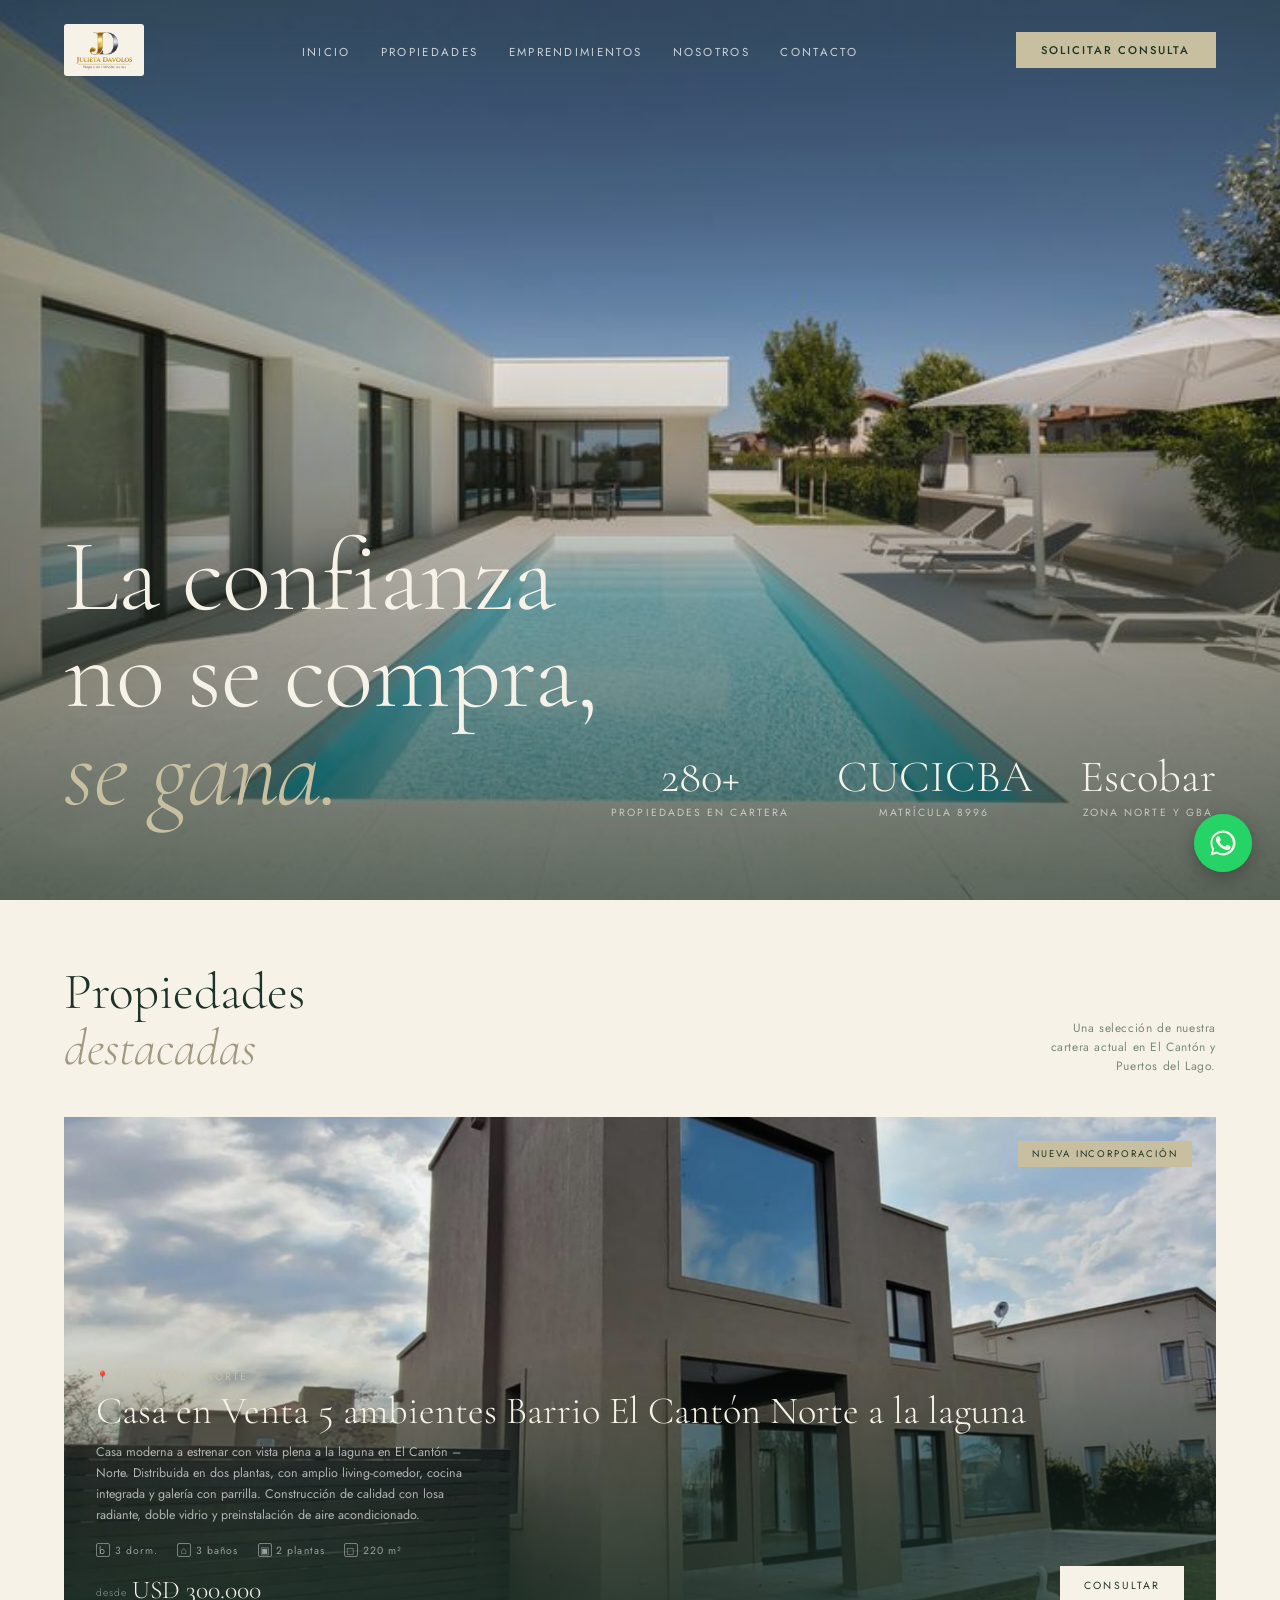
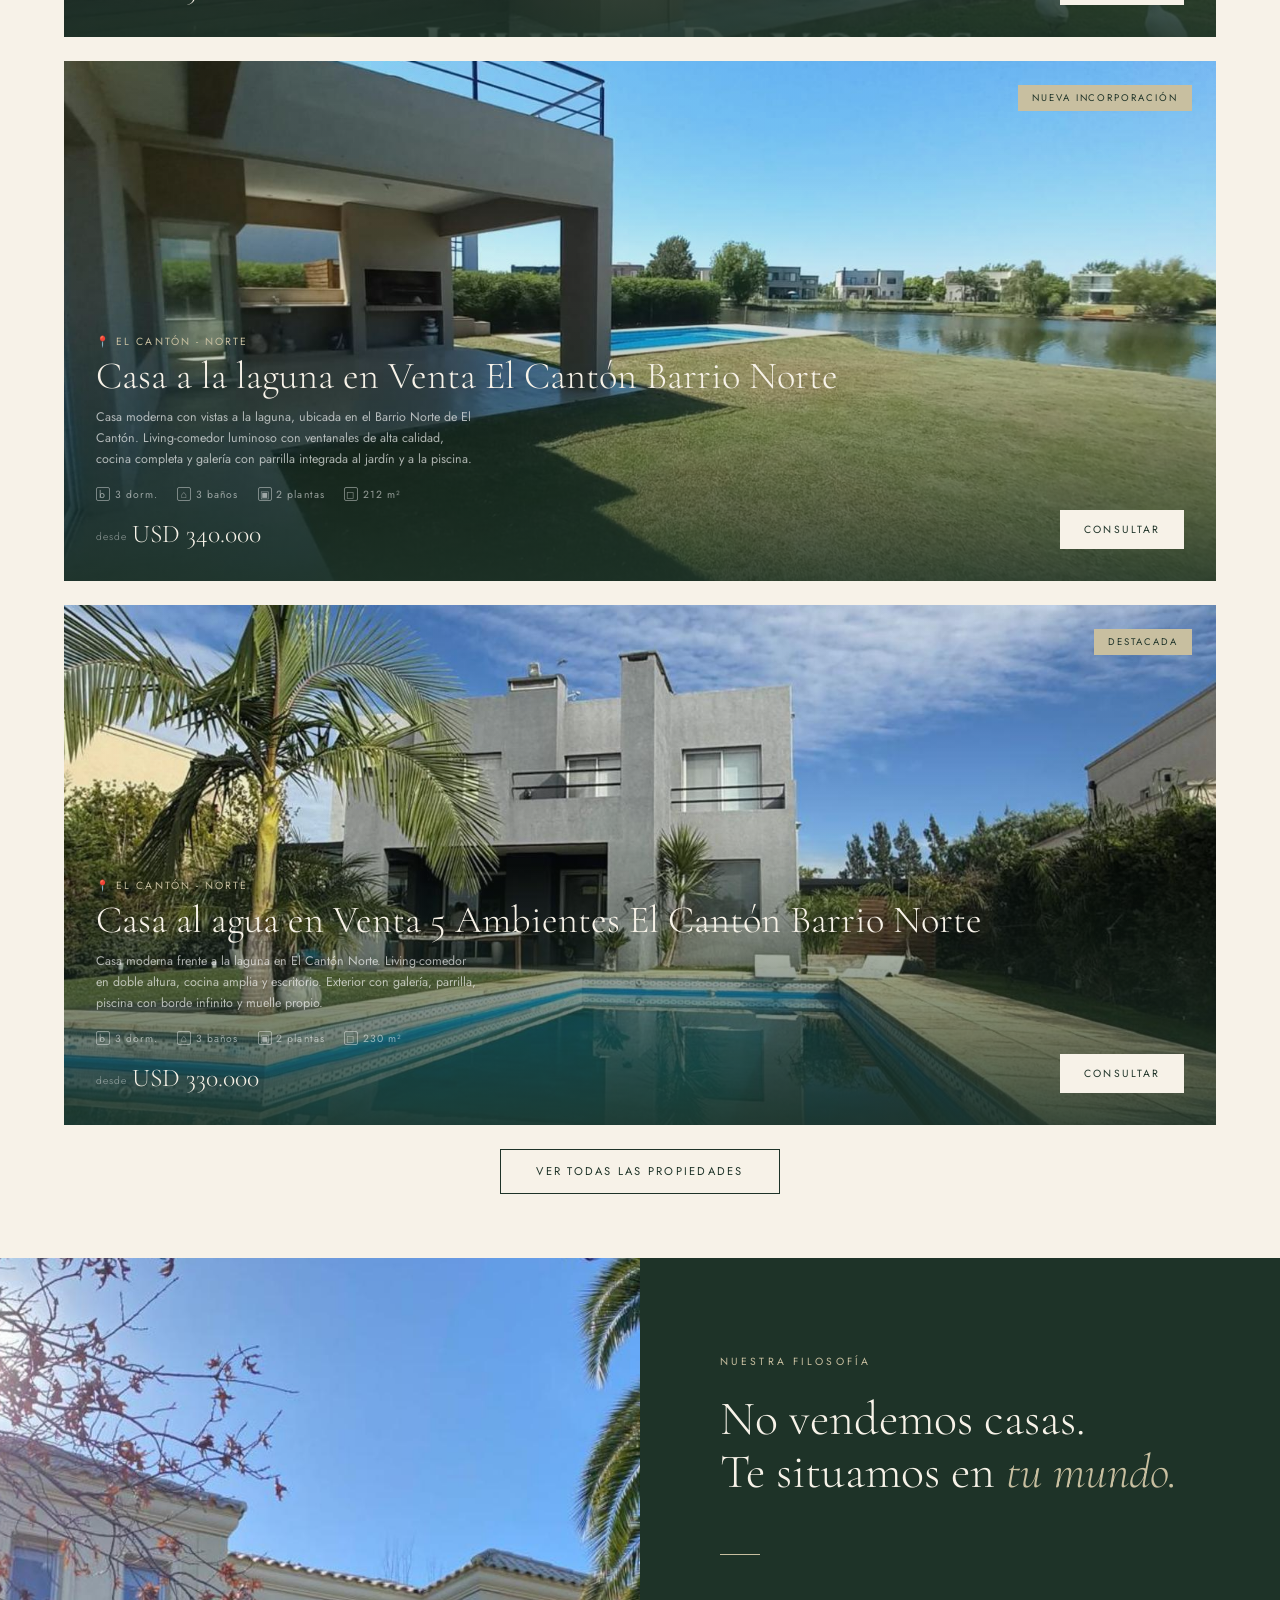
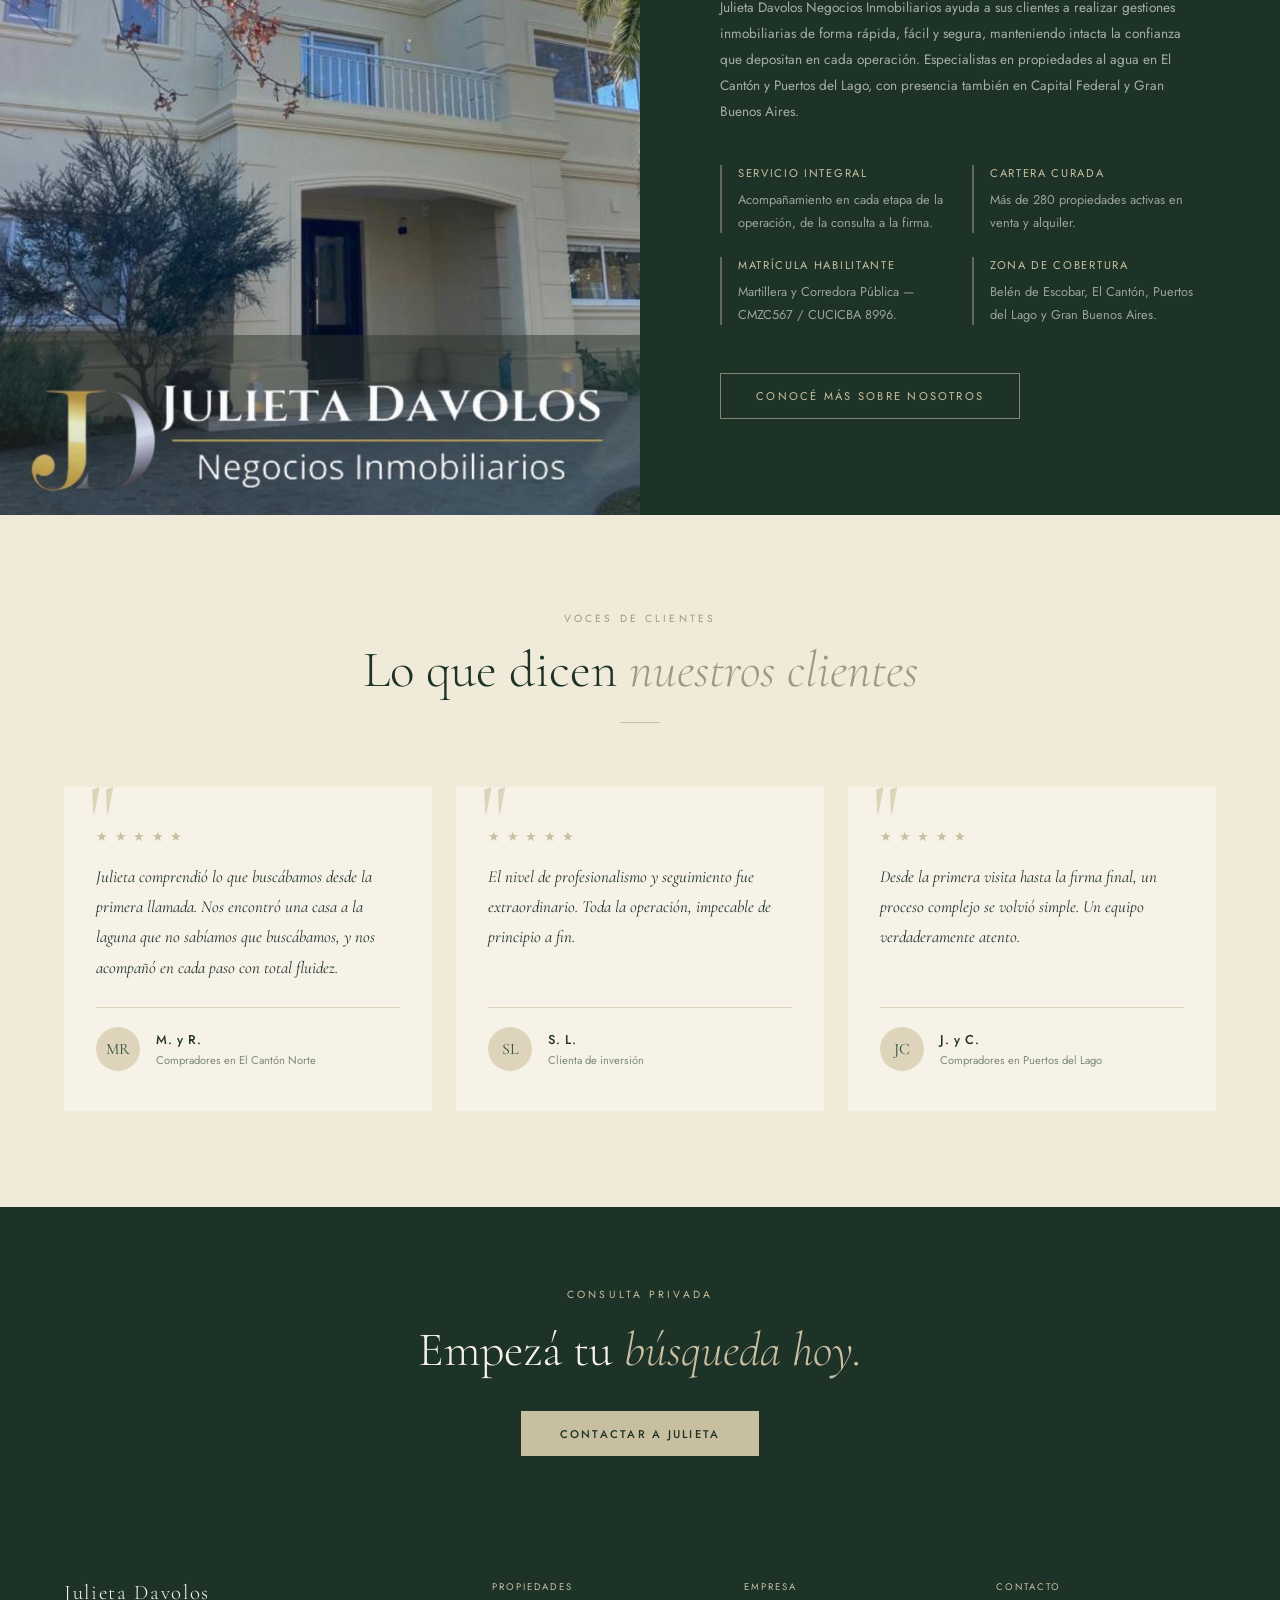
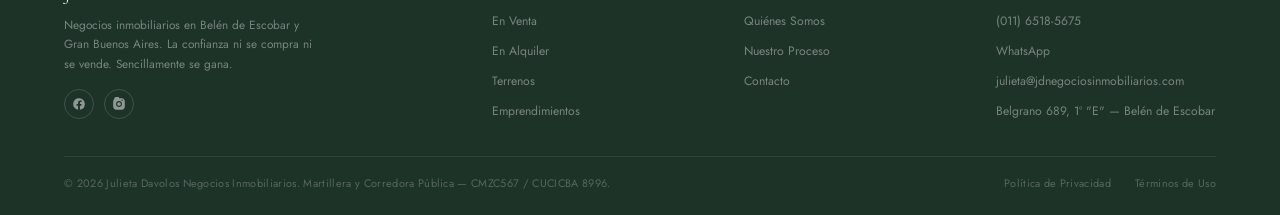
==== commit 01eb2e2d: "Usar favicon.png como logo del nav en las 5 páginas" ====
--- a/index.html
+++ b/index.html
@@ -14,7 +14,7 @@
 
 <!-- NAV -->
 <nav id="mainNav">
-  <a href="index.html" class="nav-logo"><img src="assets/images/logo-icon.png" alt="Julieta Davolos"> Julieta Davolos</a>
+  <a href="index.html" class="nav-logo"><img src="favicon.png" alt="Julieta Davolos Negocios Inmobiliarios"></a>
   <ul class="nav-links">
     <li><a href="index.html">Inicio</a></li>
     <li><a href="pages/propiedades.html">Propiedades</a></li>
--- a/css/styles.css
+++ b/css/styles.css
@@ -53,9 +53,12 @@
     gap: 0.7rem;
   }
   .nav-logo img {
-    height: 46px;
+    height: 52px;
     width: auto;
     display: block;
+    background: var(--white);
+    padding: 6px 10px;
+    border-radius: 3px;
   }
   .nav-links {
     display: flex;
@@ -1538,7 +1541,7 @@
     .proceso-section { padding: 3rem 1.5rem; }
     .proceso-steps { grid-template-columns: 1fr; gap: 2.5rem; }
     .contact-info-strip { grid-template-columns: 1fr; padding: 2.5rem 1.5rem; gap: 1.5rem; }
-    .nav-logo img { height: 36px; }
+    .nav-logo img { height: 42px; }
     .quote-intro { padding: 3rem 1.5rem; }
     .property-grid { grid-template-columns: 1fr; }
     .modal-gallery-main { height: 240px; }
